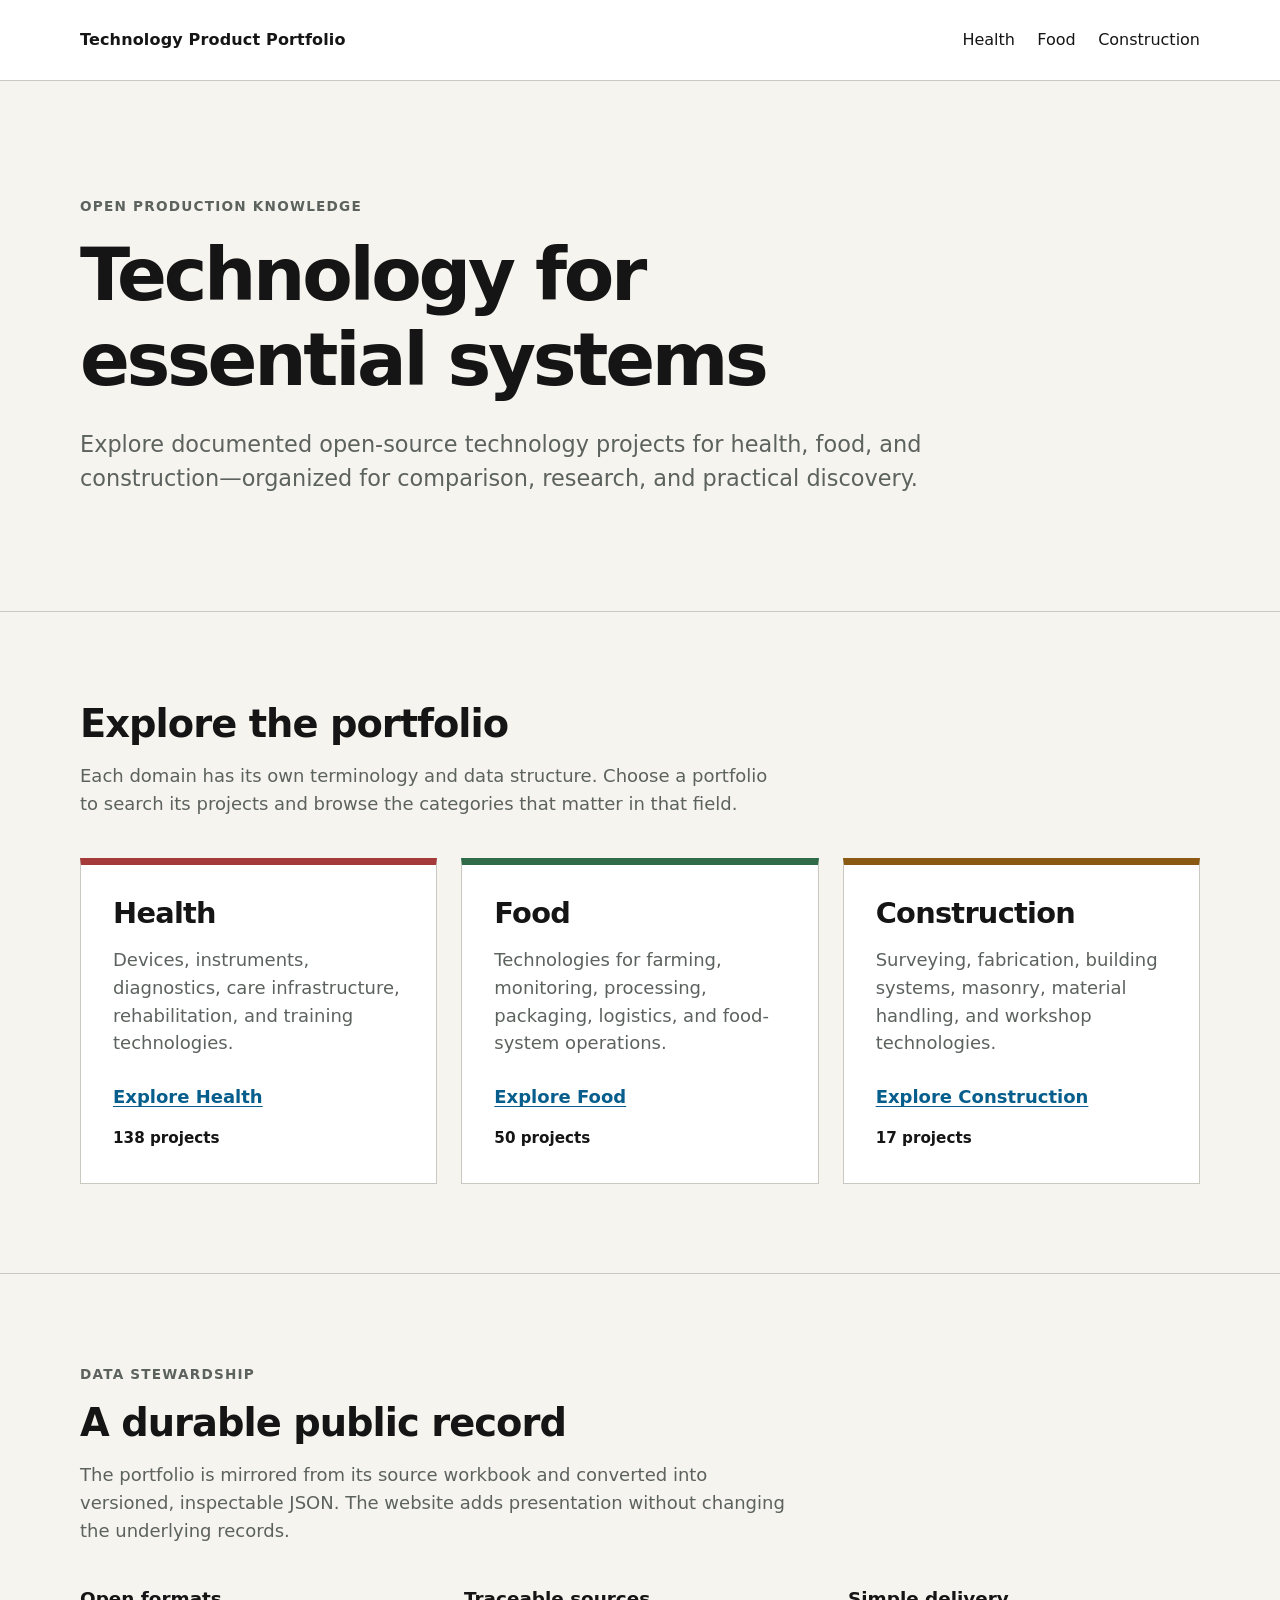
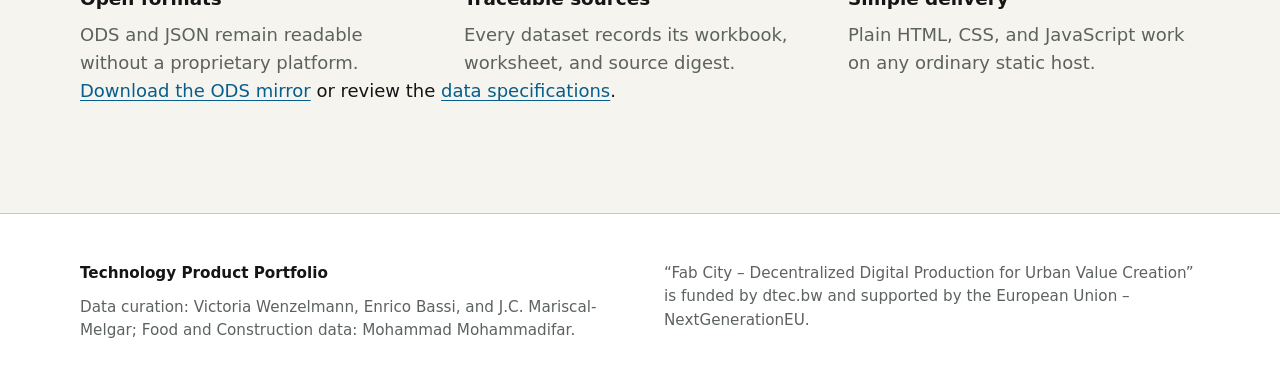
==== index.html @ 2cc58f9b "Credit Food and Construction contributor - Recognize Mohammad Mohammadifar for the Food and Construc" ====
<!doctype html>
<html lang="en">
  <head>
    <meta charset="utf-8">
    <meta name="viewport" content="width=device-width, initial-scale=1">
    <meta name="description" content="An open technology portfolio for health, food, and construction.">
    <meta name="theme-color" content="#f6f4ee">
    <title>Technology Product Portfolio</title>
    <link rel="icon" href="data:,">
    <link rel="stylesheet" href="assets/site.css">
    <script src="assets/site.js" defer></script>
  </head>
  <body data-page="landing">
    <a class="skip-link" href="#main-content">Skip to main content</a>
    <header class="site-header">
      <div class="shell masthead">
        <a class="wordmark" href="index.html">Technology Product Portfolio</a>
        <nav class="primary-nav" aria-label="Primary navigation">
          <ul>
            <li><a href="health.html">Health</a></li>
            <li><a href="food.html">Food</a></li>
            <li><a href="construction.html">Construction</a></li>
          </ul>
        </nav>
      </div>
    </header>

    <main id="main-content">
      <section class="hero">
        <div class="shell">
          <p class="eyebrow">Open production knowledge</p>
          <h1>Technology for essential systems</h1>
          <p class="hero__intro">
            Explore documented open-source technology projects for health, food, and
            construction—organized for comparison, research, and practical discovery.
          </p>
        </div>
      </section>

      <section class="section" aria-labelledby="domains-title">
        <div class="shell">
          <h2 id="domains-title">Explore the portfolio</h2>
          <p class="section__intro">
            Each domain has its own terminology and data structure. Choose a portfolio to
            search its projects and browse the categories that matter in that field.
          </p>
          <div class="domain-grid">
            <article class="domain-card domain-card--health">
              <h2>Health</h2>
              <p>
                Devices, instruments, diagnostics, care infrastructure, rehabilitation,
                and training technologies.
              </p>
              <a class="domain-card__link" href="health.html">Explore Health</a>
              <span class="domain-card__count" data-count-domain="health">Browse the dataset</span>
            </article>

            <article class="domain-card domain-card--food">
              <h2>Food</h2>
              <p>
                Technologies for farming, monitoring, processing, packaging, logistics,
                and food-system operations.
              </p>
              <a class="domain-card__link" href="food.html">Explore Food</a>
              <span class="domain-card__count" data-count-domain="food">Browse the dataset</span>
            </article>

            <article class="domain-card domain-card--construction">
              <h2>Construction</h2>
              <p>
                Surveying, fabrication, building systems, masonry, material handling,
                and workshop technologies.
              </p>
              <a class="domain-card__link" href="construction.html">Explore Construction</a>
              <span class="domain-card__count" data-count-domain="construction">Browse the dataset</span>
            </article>
          </div>
        </div>
      </section>

      <section class="section" aria-labelledby="durability-title">
        <div class="shell">
          <p class="eyebrow">Data stewardship</p>
          <h2 id="durability-title">A durable public record</h2>
          <p class="section__intro">
            The portfolio is mirrored from its source workbook and converted into
            versioned, inspectable JSON. The website adds presentation without changing
            the underlying records.
          </p>
          <ul class="principles">
            <li>
              <strong>Open formats</strong>
              <span>ODS and JSON remain readable without a proprietary platform.</span>
            </li>
            <li>
              <strong>Traceable sources</strong>
              <span>Every dataset records its workbook, worksheet, and source digest.</span>
            </li>
            <li>
              <strong>Simple delivery</strong>
              <span>Plain HTML, CSS, and JavaScript work on any ordinary static host.</span>
            </li>
          </ul>
          <p class="measure">
            <a href="res/var/data/technology-product-portfolio.ods" download>Download the ODS mirror</a>
            or review the <a href="spec/README.md">data specifications</a>.
          </p>
          <noscript>
            <p class="measure">
              JavaScript is not required to download the data:
              <a href="res/var/data/health.json">Health JSON</a>,
              <a href="res/var/data/food.json">Food JSON</a>, and
              <a href="res/var/data/construction.json">Construction JSON</a>.
            </p>
          </noscript>
        </div>
      </section>
    </main>

    <footer class="site-footer">
      <div class="shell footer-layout">
        <div>
          <p><strong>Technology Product Portfolio</strong></p>
          <p class="footer-note">
            Data curation: Victoria Wenzelmann, Enrico Bassi, and J.C. Mariscal-Melgar;
            Food and Construction data: Mohammad Mohammadifar.
          </p>
        </div>
        <p class="footer-note">
          “Fab City – Decentralized Digital Production for Urban Value Creation” is
          funded by dtec.bw and supported by the European Union – NextGenerationEU.
        </p>
      </div>
    </footer>
  </body>
</html>
---- assets/site.css ----
:root {
  --background: #f6f4ee;
  --surface: #ffffff;
  --text: #151515;
  --muted: #5c625e;
  --line: #c9c8c1;
  --primary: #075e8c;
  --focus: #b44a1c;
  --health: #a53a3a;
  --food: #2f6b49;
  --construction: #8a5a13;
  --domain: var(--primary);
  color-scheme: light;
  font-family: ui-sans-serif, system-ui, -apple-system, BlinkMacSystemFont, "Segoe UI", sans-serif;
  font-size: 100%;
}

* {
  box-sizing: border-box;
}

html {
  background: var(--background);
  scroll-behavior: smooth;
}

body {
  min-width: 20rem;
  margin: 0;
  background: var(--background);
  color: var(--text);
  font-size: 1.125rem;
  line-height: 1.55;
  text-rendering: optimizeLegibility;
}

body[data-domain="health"] {
  --domain: var(--health);
}

body[data-domain="food"] {
  --domain: var(--food);
}

body[data-domain="construction"] {
  --domain: var(--construction);
}

a {
  color: var(--primary);
  text-decoration-thickness: 0.08em;
  text-underline-offset: 0.16em;
}

a:hover {
  text-decoration-thickness: 0.14em;
}

button,
input,
select {
  color: inherit;
  font: inherit;
}

:focus-visible {
  outline: 0.2rem solid var(--focus);
  outline-offset: 0.2rem;
}

.skip-link {
  position: absolute;
  z-index: 10;
  top: 0.5rem;
  left: 0.5rem;
  padding: 0.65rem 0.9rem;
  background: var(--surface);
  color: var(--text);
  transform: translateY(-150%);
}

.skip-link:focus {
  transform: translateY(0);
}

.shell {
  width: min(100% - 3rem, 70rem);
  margin-inline: auto;
}

.measure {
  max-width: 68ch;
}

.site-header {
  border-bottom: 1px solid var(--line);
  background: var(--surface);
}

.masthead {
  display: flex;
  min-height: 5rem;
  align-items: center;
  justify-content: space-between;
  gap: 2rem;
}

.wordmark {
  display: inline-flex;
  min-height: 2.75rem;
  align-items: center;
  color: var(--text);
  font-size: 1rem;
  font-weight: 750;
  letter-spacing: 0.01em;
  text-decoration: none;
}

.primary-nav ul {
  display: flex;
  flex-wrap: wrap;
  gap: 0.6rem 1.4rem;
  margin: 0;
  padding: 0;
  list-style: none;
}

.primary-nav a {
  display: inline-flex;
  min-height: 2.75rem;
  align-items: center;
  color: var(--text);
  font-size: 1rem;
  text-decoration: none;
}

.primary-nav a:hover,
.primary-nav a[aria-current="page"] {
  text-decoration: underline;
  text-decoration-color: var(--domain);
  text-decoration-thickness: 0.2rem;
  text-underline-offset: 0.35rem;
}

.hero {
  padding-block: clamp(4rem, 9vw, 7.5rem);
  border-bottom: 1px solid var(--line);
}

.hero--domain {
  border-top: 0.45rem solid var(--domain);
  padding-block: clamp(3.5rem, 7vw, 6rem);
}

.eyebrow {
  margin: 0 0 1rem;
  color: var(--muted);
  font-size: 0.85rem;
  font-weight: 750;
  letter-spacing: 0.09em;
  text-transform: uppercase;
}

h1,
h2,
h3,
h4,
p {
  margin-top: 0;
}

h1,
h2,
h3,
h4 {
  line-height: 1.15;
  text-wrap: balance;
}

h1 {
  max-width: 18ch;
  margin-bottom: 1.5rem;
  font-size: clamp(2.5rem, 6vw, 4.6rem);
  letter-spacing: -0.045em;
}

h2 {
  margin-bottom: 1rem;
  font-size: clamp(1.8rem, 3vw, 2.5rem);
  letter-spacing: -0.025em;
}

h3 {
  font-size: 1.35rem;
}

.hero__intro {
  max-width: 62ch;
  margin-bottom: 0;
  color: var(--muted);
  font-size: clamp(1.15rem, 2vw, 1.4rem);
}

.hero__meta {
  display: flex;
  flex-wrap: wrap;
  gap: 0.75rem 1.5rem;
  margin-top: 2rem;
  font-size: 1rem;
}

.hero__count {
  color: var(--text);
  font-weight: 750;
}

.hero__meta a {
  display: inline-flex;
  min-height: 2.75rem;
  align-items: center;
}

.section {
  padding-block: clamp(3.5rem, 7vw, 6rem);
}

.section + .section {
  border-top: 1px solid var(--line);
}

.section__intro {
  max-width: 62ch;
  margin-bottom: 2.5rem;
  color: var(--muted);
}

.domain-grid {
  display: grid;
  grid-template-columns: repeat(3, minmax(0, 1fr));
  gap: 1.5rem;
}

.domain-card {
  display: flex;
  min-height: 19rem;
  flex-direction: column;
  padding: 2rem;
  border: 1px solid var(--line);
  border-top: 0.45rem solid var(--card-accent);
  background: var(--surface);
}

.domain-card--health {
  --card-accent: var(--health);
}

.domain-card--food {
  --card-accent: var(--food);
}

.domain-card--construction {
  --card-accent: var(--construction);
}

.domain-card h2 {
  font-size: 1.8rem;
}

.domain-card p {
  color: var(--muted);
}

.domain-card__link {
  display: inline-flex;
  min-height: 2.75rem;
  align-items: center;
  margin-top: auto;
  font-weight: 700;
}

.domain-card__count {
  display: block;
  margin-top: 0.5rem;
  color: var(--text);
  font-size: 0.95rem;
  font-weight: 650;
}

.principles {
  display: grid;
  grid-template-columns: repeat(3, minmax(0, 1fr));
  gap: 2rem;
  margin: 2.5rem 0 0;
  padding: 0;
  list-style: none;
}

.principles strong {
  display: block;
  margin-bottom: 0.5rem;
  font-size: 1.15rem;
}

.principles span {
  color: var(--muted);
}

.catalog-header {
  margin-bottom: 2rem;
}

.catalog-controls {
  display: grid;
  grid-template-columns: minmax(15rem, 1fr) minmax(11rem, auto) auto;
  align-items: end;
  gap: 1rem;
  margin-bottom: 3rem;
  padding: 1.5rem;
  border: 1px solid var(--line);
  background: var(--surface);
}

.control {
  display: grid;
  gap: 0.45rem;
}

.control label {
  font-size: 0.95rem;
  font-weight: 700;
}

.control input,
.control select {
  width: 100%;
  min-height: 3rem;
  border: 1px solid var(--muted);
  border-radius: 0;
  background: var(--surface);
  padding: 0.6rem 0.75rem;
}

.button {
  min-height: 3rem;
  border: 2px solid var(--primary);
  border-radius: 0;
  background: transparent;
  color: var(--primary);
  padding: 0.55rem 1rem;
  font-weight: 700;
  cursor: pointer;
}

.button:hover {
  background: var(--primary);
  color: var(--surface);
}

.catalog-layout {
  display: grid;
  grid-template-columns: minmax(14rem, 17rem) minmax(0, 1fr);
  align-items: start;
  gap: clamp(2rem, 5vw, 4rem);
}

.filter-panel {
  border: 0;
}

.filter-panel > summary {
  cursor: pointer;
  font-weight: 750;
}

.filter-groups {
  display: grid;
  gap: 2.5rem;
}

.filter-group {
  margin: 0;
  padding: 0;
  border: 0;
}

.filter-group__title {
  margin-bottom: 0.85rem;
  font-size: 1rem;
  font-weight: 750;
}

.filter-options {
  display: grid;
  gap: 0.55rem;
  margin: 0;
  padding: 0;
  list-style: none;
}

.filter-option {
  display: grid;
  min-height: 2.75rem;
  grid-template-columns: 1.35rem minmax(0, 1fr);
  align-items: center;
  gap: 0.55rem;
}

.filter-option__input {
  width: 1.2rem;
  height: 1.2rem;
  margin: 0;
  accent-color: var(--domain);
}

.filter-option__label {
  font-size: 0.95rem;
  line-height: 1.4;
}

.results-header {
  display: flex;
  min-height: 2.5rem;
  align-items: baseline;
  justify-content: space-between;
  gap: 1rem;
  border-bottom: 1px solid var(--text);
}

.results-header h3 {
  margin-bottom: 0.75rem;
}

.results-count {
  margin: 0;
  color: var(--muted);
  font-size: 0.95rem;
  font-weight: 650;
}

.record {
  border-bottom: 1px solid var(--line);
}

.record[open] {
  background: var(--surface);
}

.record__summary {
  display: grid;
  grid-template-columns: 1.25rem minmax(12rem, 0.8fr) minmax(18rem, 1.2fr);
  gap: 1rem;
  padding: 1.5rem 0;
  cursor: pointer;
  list-style: none;
}

.record[open] > .record__summary {
  padding-inline: 1.25rem;
}

.record__summary::-webkit-details-marker {
  display: none;
}

.record__summary::before {
  color: var(--domain);
  content: "+";
  font-size: 1.4rem;
  font-weight: 750;
  line-height: 1.1;
}

.record[open] > .record__summary::before {
  content: "−";
}

.record__identity,
.record__overview,
.record__name,
.record__producer,
.record__purpose {
  display: block;
  min-width: 0;
}

.record__name,
.record__producer,
.record__purpose,
.filter-option__label,
.tag {
  overflow-wrap: anywhere;
}

.record__name {
  font-size: 1.2rem;
  font-weight: 750;
  line-height: 1.3;
}

.record__producer {
  margin-top: 0.4rem;
  color: var(--muted);
  font-size: 0.9rem;
}

.record__purpose {
  max-width: 60ch;
}

.tag-list {
  display: flex;
  flex-wrap: wrap;
  gap: 0.4rem;
  margin: 0.85rem 0 0;
  padding: 0;
  list-style: none;
}

.tag {
  border: 1px solid var(--line);
  padding: 0.15rem 0.45rem;
  color: var(--muted);
  font-size: 0.78rem;
  line-height: 1.4;
}

.tag--featured {
  border-color: var(--domain);
  color: var(--text);
  font-weight: 750;
}

.record__body {
  padding: 0 2rem 2.25rem 3.5rem;
}

.record__description {
  max-width: 68ch;
  margin-bottom: 2rem;
}

.record__facts {
  display: grid;
  grid-template-columns: minmax(10rem, 13rem) minmax(0, 1fr);
  max-width: 58rem;
  margin: 0;
  border-top: 1px solid var(--line);
}

.record__term,
.record__definition {
  margin: 0;
  padding: 0.65rem 0;
  border-bottom: 1px solid var(--line);
}

.record__term {
  padding-right: 1rem;
  color: var(--muted);
  font-size: 0.9rem;
  font-weight: 700;
}

.record__definition {
  overflow-wrap: anywhere;
}

.record__sources {
  margin-top: 2rem;
}

.record__subheading {
  margin-bottom: 0.5rem;
  font-size: 1rem;
}

.source-list {
  margin: 0;
  padding-left: 1.2rem;
}

.record__source-text {
  max-width: 68ch;
  overflow-wrap: anywhere;
}

.record__provenance {
  margin: 2rem 0 0;
  color: var(--muted);
  font-size: 0.82rem;
}

.empty-state,
.error-state {
  margin: 0;
  padding: 2rem 0;
  border-bottom: 1px solid var(--line);
}

.error-state {
  color: #8f2f2f;
  font-weight: 700;
}

.site-footer {
  border-top: 1px solid var(--line);
  background: var(--surface);
}

.footer-layout {
  display: grid;
  grid-template-columns: minmax(0, 1fr) minmax(15rem, 1fr);
  gap: 3rem;
  padding-block: 3rem;
  font-size: 0.95rem;
}

.footer-layout p {
  max-width: 68ch;
  margin-bottom: 0.65rem;
}

.footer-layout p:last-child {
  margin-bottom: 0;
}

.footer-note {
  color: var(--muted);
}

.visually-hidden {
  position: absolute;
  width: 1px;
  height: 1px;
  padding: 0;
  overflow: hidden;
  clip: rect(0, 0, 0, 0);
  white-space: nowrap;
  border: 0;
}

@media (min-width: 50rem) {
  .filter-panel > summary {
    display: none;
  }
}

@media (max-width: 60rem) {
  .domain-grid,
  .principles {
    grid-template-columns: 1fr;
  }

  .domain-card {
    min-height: 0;
  }

  .record__summary {
    grid-template-columns: 1.25rem minmax(10rem, 0.75fr) minmax(15rem, 1.25fr);
  }
}

@media (max-width: 50rem) {
  .shell {
    width: min(100% - 2rem, 70rem);
  }

  .masthead {
    min-height: 0;
    flex-direction: column;
    align-items: flex-start;
    gap: 1rem;
    padding-block: 1.25rem;
  }

  .catalog-controls,
  .catalog-layout,
  .footer-layout {
    grid-template-columns: 1fr;
  }

  .catalog-controls {
    margin-bottom: 2rem;
  }

  .filter-panel {
    border-block: 1px solid var(--line);
    padding-block: 0.9rem;
  }

  .filter-groups {
    margin-top: 1.5rem;
  }

  .record__summary {
    grid-template-columns: 1.25rem minmax(0, 1fr);
  }

  .record__overview {
    grid-column: 2;
  }

  .record[open] > .record__summary {
    padding-inline: 0.75rem;
  }

  .record__body {
    padding: 0 1rem 2rem 2rem;
  }
}

@media (max-width: 34rem) {
  body {
    font-size: 1rem;
  }

  .primary-nav ul {
    gap-inline: 0.9rem;
  }

  .catalog-controls,
  .domain-card {
    padding: 1.15rem;
  }

  .record__facts {
    grid-template-columns: 1fr;
  }

  .record__term {
    padding-bottom: 0.15rem;
    border-bottom: 0;
  }

  .record__definition {
    padding-top: 0;
  }
}

@media (prefers-reduced-motion: reduce) {
  html {
    scroll-behavior: auto;
  }

  *,
  *::before,
  *::after {
    transition-duration: 0.01ms !important;
    animation-duration: 0.01ms !important;
    animation-iteration-count: 1 !important;
  }
}

@media (forced-colors: active) {
  .domain-card,
  .hero--domain,
  .tag--featured {
    border-color: CanvasText;
  }
}
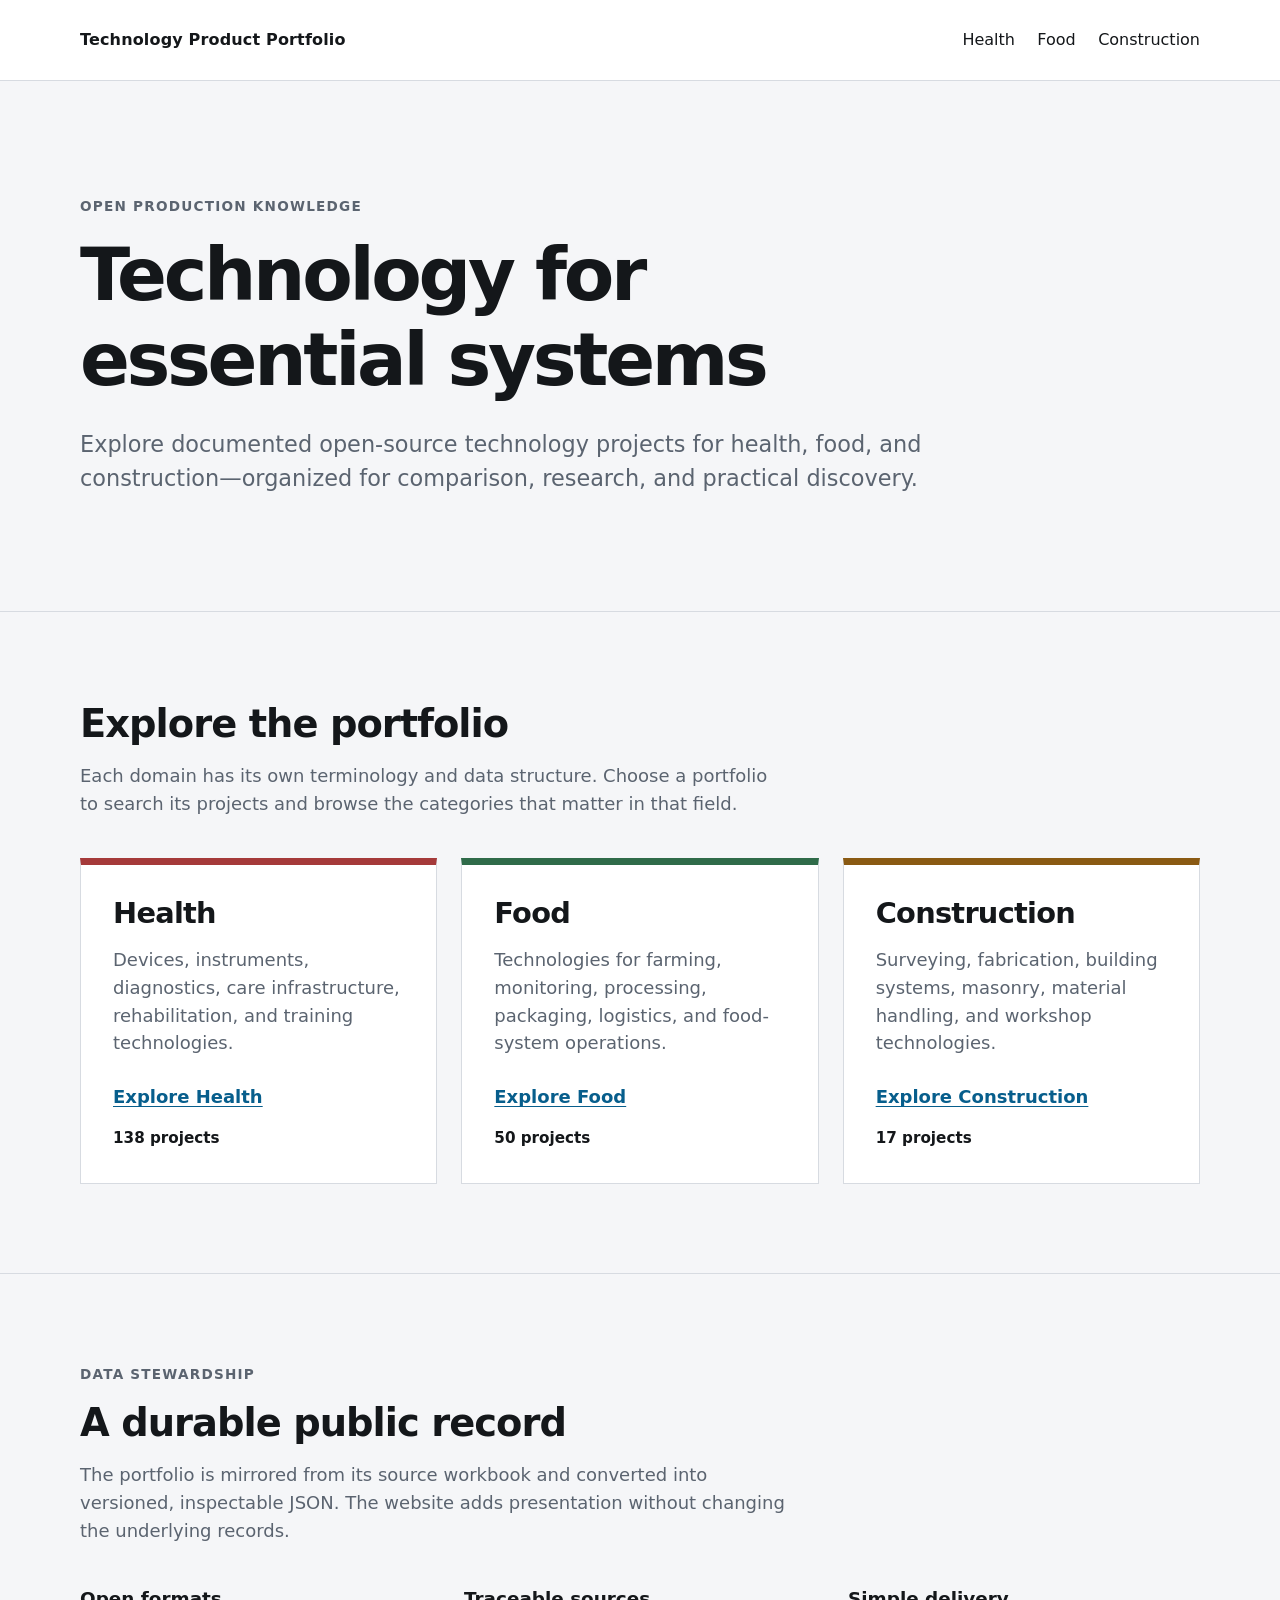
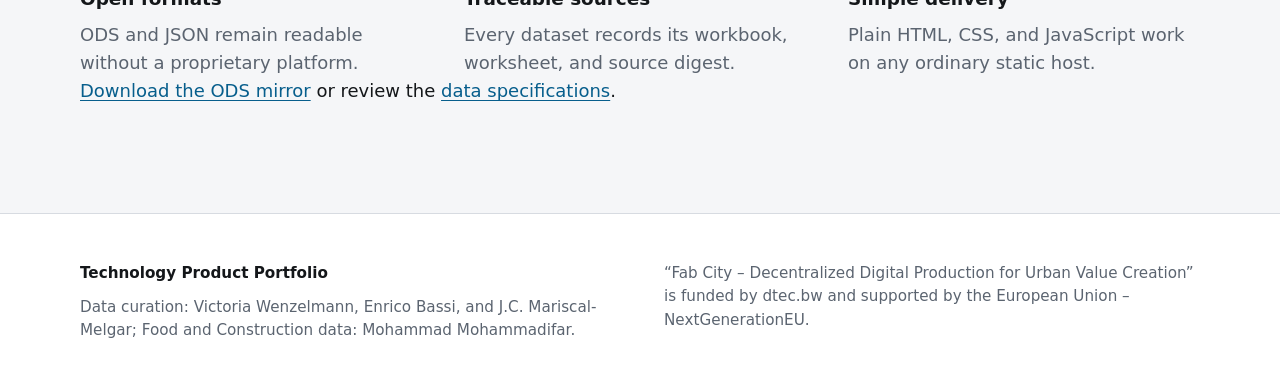
==== commit 52a736fd: "Cool the site palette and add contribution/style guardrails Shift background/text/muted/line colors " ====
--- a/index.html
+++ b/index.html
@@ -4,7 +4,7 @@
     <meta charset="utf-8">
     <meta name="viewport" content="width=device-width, initial-scale=1">
     <meta name="description" content="An open technology portfolio for health, food, and construction.">
-    <meta name="theme-color" content="#f6f4ee">
+    <meta name="theme-color" content="#f5f6f8">
     <title>Technology Product Portfolio</title>
     <link rel="icon" href="data:,">
     <link rel="stylesheet" href="assets/site.css">
--- a/assets/site.css
+++ b/assets/site.css
@@ -1,9 +1,9 @@
 :root {
-  --background: #f6f4ee;
+  --background: #f5f6f8;
   --surface: #ffffff;
-  --text: #151515;
-  --muted: #5c625e;
-  --line: #c9c8c1;
+  --text: #14171a;
+  --muted: #5b6470;
+  --line: #d7dbe1;
   --primary: #075e8c;
   --focus: #b44a1c;
   --health: #a53a3a;
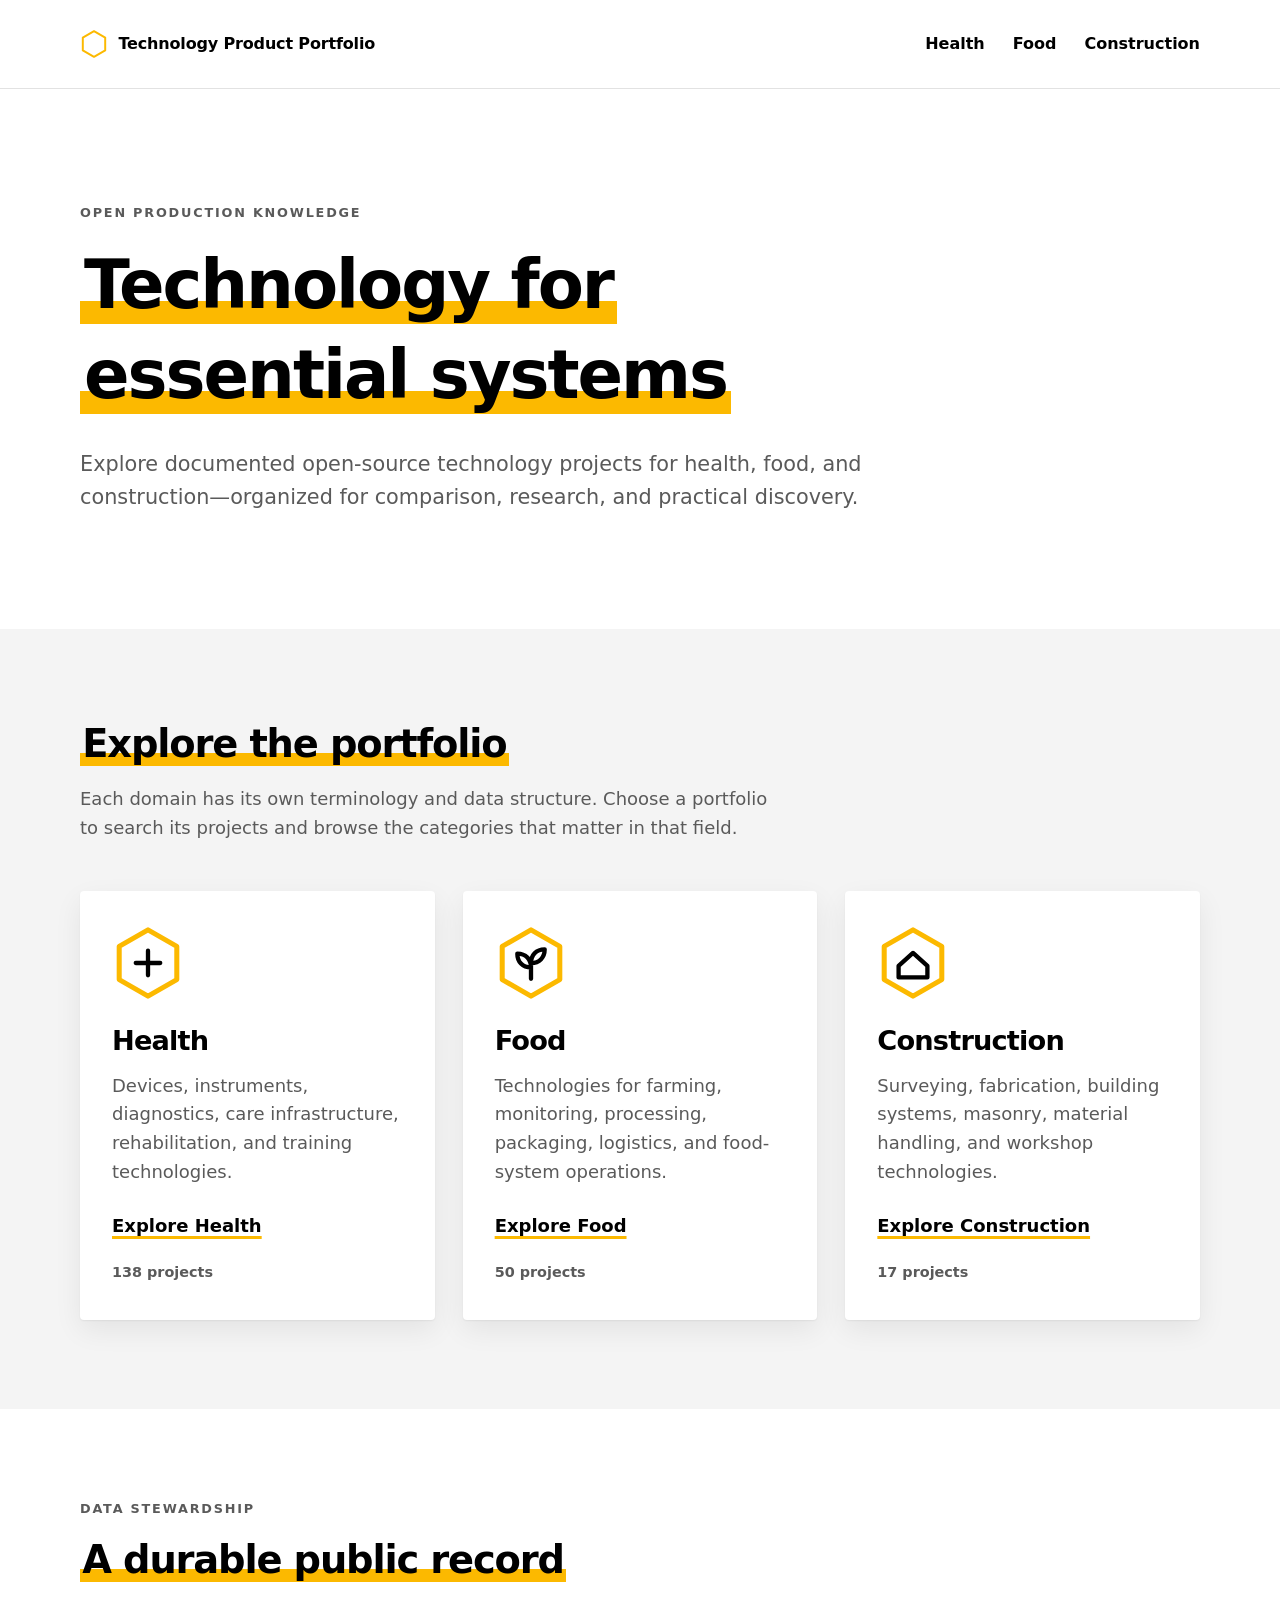
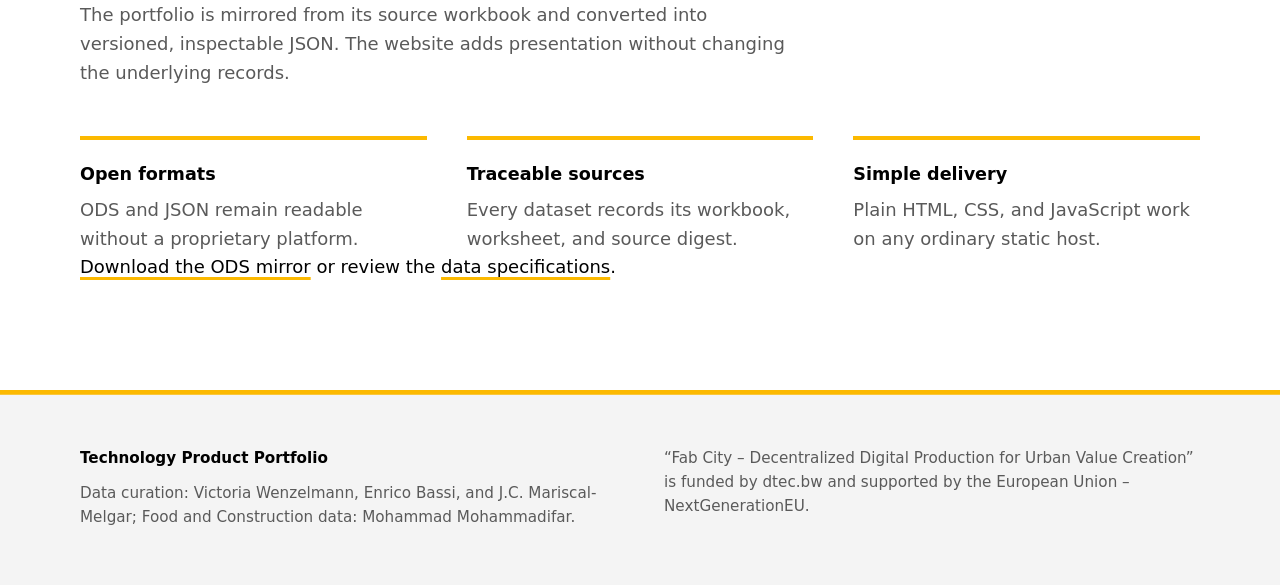
==== commit a8d7a7ba: "Restyle the site in the New Production Institute visual language Adopt the institute's identity: bol" ====
--- a/index.html
+++ b/index.html
@@ -4,9 +4,9 @@
     <meta charset="utf-8">
     <meta name="viewport" content="width=device-width, initial-scale=1">
     <meta name="description" content="An open technology portfolio for health, food, and construction.">
-    <meta name="theme-color" content="#f5f6f8">
+    <meta name="theme-color" content="#ffffff">
     <title>Technology Product Portfolio</title>
-    <link rel="icon" href="data:,">
+    <link rel="icon" href="data:image/svg+xml,%3Csvg xmlns='http://www.w3.org/2000/svg' viewBox='0 0 100 100'%3E%3Cpath d='M50 4 L90 27 L90 73 L50 96 L10 73 L10 27 Z' fill='none' stroke='%23fcb900' stroke-width='12'/%3E%3C/svg%3E">
     <link rel="stylesheet" href="assets/site.css">
     <script src="assets/site.js" defer></script>
   </head>
@@ -14,7 +14,12 @@
     <a class="skip-link" href="#main-content">Skip to main content</a>
     <header class="site-header">
       <div class="shell masthead">
-        <a class="wordmark" href="index.html">Technology Product Portfolio</a>
+        <a class="wordmark" href="index.html">
+          <svg class="hex hex-mark" viewBox="0 0 100 100" aria-hidden="true" focusable="false">
+            <path class="hex__ring" d="M50 4 L90 27 L90 73 L50 96 L10 73 L10 27 Z"/>
+          </svg>
+          <span class="wordmark__text">Technology Product Portfolio</span>
+        </a>
         <nav class="primary-nav" aria-label="Primary navigation">
           <ul>
             <li><a href="health.html">Health</a></li>
@@ -29,7 +34,7 @@
       <section class="hero">
         <div class="shell">
           <p class="eyebrow">Open production knowledge</p>
-          <h1>Technology for essential systems</h1>
+          <h1><span class="mark">Technology for essential systems</span></h1>
           <p class="hero__intro">
             Explore documented open-source technology projects for health, food, and
             construction—organized for comparison, research, and practical discovery.
@@ -39,13 +44,17 @@
 
       <section class="section" aria-labelledby="domains-title">
         <div class="shell">
-          <h2 id="domains-title">Explore the portfolio</h2>
+          <h2 id="domains-title"><span class="mark">Explore the portfolio</span></h2>
           <p class="section__intro">
             Each domain has its own terminology and data structure. Choose a portfolio to
             search its projects and browse the categories that matter in that field.
           </p>
           <div class="domain-grid">
             <article class="domain-card domain-card--health">
+              <svg class="hex hex-badge" viewBox="0 0 100 100" aria-hidden="true" focusable="false">
+                <path class="hex__ring" d="M50 4 L90 27 L90 73 L50 96 L10 73 L10 27 Z"/>
+                <path class="hex__glyph" d="M50 33 V67 M33 50 H67"/>
+              </svg>
               <h2>Health</h2>
               <p>
                 Devices, instruments, diagnostics, care infrastructure, rehabilitation,
@@ -56,6 +65,10 @@
             </article>
 
             <article class="domain-card domain-card--food">
+              <svg class="hex hex-badge" viewBox="0 0 100 100" aria-hidden="true" focusable="false">
+                <path class="hex__ring" d="M50 4 L90 27 L90 73 L50 96 L10 73 L10 27 Z"/>
+                <path class="hex__glyph" d="M50 72 V44 M50 56 C38 56 31 48 31 37 C43 37 50 45 50 56 Z M50 50 C62 50 69 42 69 31 C57 31 50 39 50 50 Z"/>
+              </svg>
               <h2>Food</h2>
               <p>
                 Technologies for farming, monitoring, processing, packaging, logistics,
@@ -66,6 +79,10 @@
             </article>
 
             <article class="domain-card domain-card--construction">
+              <svg class="hex hex-badge" viewBox="0 0 100 100" aria-hidden="true" focusable="false">
+                <path class="hex__ring" d="M50 4 L90 27 L90 73 L50 96 L10 73 L10 27 Z"/>
+                <path class="hex__glyph" d="M30 54 L50 36 L70 54 V70 H30 Z"/>
+              </svg>
               <h2>Construction</h2>
               <p>
                 Surveying, fabrication, building systems, masonry, material handling,
@@ -81,7 +98,7 @@
       <section class="section" aria-labelledby="durability-title">
         <div class="shell">
           <p class="eyebrow">Data stewardship</p>
-          <h2 id="durability-title">A durable public record</h2>
+          <h2 id="durability-title"><span class="mark">A durable public record</span></h2>
           <p class="section__intro">
             The portfolio is mirrored from its source workbook and converted into
             versioned, inspectable JSON. The website adds presentation without changing
--- a/assets/site.css
+++ b/assets/site.css
@@ -1,17 +1,55 @@
+/* ==========================================================================
+   Technology Product Portfolio
+   Visual language after the New Production Institute: bold black Poppins,
+   a single amber accent used as a highlight bar, and the hexagon mark.
+
+   Amber (#fcb900) reaches only 1.75:1 against white, so it is never used as
+   text or link colour. It carries meaning as a filled bar behind black text
+   (12:1) or as a thick underline, always paired with a non-colour cue.
+   ========================================================================== */
+
+/* Poppins is loaded from a self-hosted copy for data-protection reasons.
+   Drop poppins-400/600/700.woff2 into assets/fonts/ to complete the look;
+   until then the geometric fallbacks below are used automatically. */
+@font-face {
+  font-family: "Poppins";
+  font-style: normal;
+  font-weight: 400;
+  font-display: swap;
+  src: local("Poppins Regular"), local("Poppins"), url("fonts/poppins-400.woff2") format("woff2");
+}
+
+@font-face {
+  font-family: "Poppins";
+  font-style: normal;
+  font-weight: 600;
+  font-display: swap;
+  src: local("Poppins SemiBold"), url("fonts/poppins-600.woff2") format("woff2");
+}
+
+@font-face {
+  font-family: "Poppins";
+  font-style: normal;
+  font-weight: 700;
+  font-display: swap;
+  src: local("Poppins Bold"), url("fonts/poppins-700.woff2") format("woff2");
+}
+
 :root {
-  --background: #f5f6f8;
+  --background: #ffffff;
   --surface: #ffffff;
-  --text: #14171a;
-  --muted: #5b6470;
-  --line: #d7dbe1;
-  --primary: #075e8c;
-  --focus: #b44a1c;
-  --health: #a53a3a;
-  --food: #2f6b49;
-  --construction: #8a5a13;
-  --domain: var(--primary);
+  --band: #f4f4f4;
+  --band-strong: #eaeaea;
+  --text: #000000;
+  --muted: #5a5a5a;
+  --line: #e2e2e2;
+  --accent: #fcb900;
+  --accent-deep: #e0a300;
+  --radius: 0.25rem;
+  --bar: 0.34em;
   color-scheme: light;
-  font-family: ui-sans-serif, system-ui, -apple-system, BlinkMacSystemFont, "Segoe UI", sans-serif;
+  font-family: "Poppins", "Century Gothic", ui-sans-serif, system-ui, -apple-system,
+    "Segoe UI", sans-serif;
   font-size: 100%;
 }
 
@@ -30,30 +68,26 @@
   background: var(--background);
   color: var(--text);
   font-size: 1.125rem;
-  line-height: 1.55;
+  line-height: 1.6;
   text-rendering: optimizeLegibility;
 }
 
-body[data-domain="health"] {
-  --domain: var(--health);
-}
-
-body[data-domain="food"] {
-  --domain: var(--food);
-}
-
-body[data-domain="construction"] {
-  --domain: var(--construction);
+/* The three domains no longer differ by hue. They share the institute accent
+   and are told apart by their hexagon glyph and their label. */
+body[data-domain] {
+  --domain: var(--accent);
 }
 
 a {
-  color: var(--primary);
-  text-decoration-thickness: 0.08em;
-  text-underline-offset: 0.16em;
+  color: var(--text);
+  text-decoration-color: var(--accent);
+  text-decoration-thickness: 0.16em;
+  text-underline-offset: 0.22em;
 }
 
 a:hover {
-  text-decoration-thickness: 0.14em;
+  background: var(--accent);
+  text-decoration-thickness: 0.22em;
 }
 
 button,
@@ -64,7 +98,7 @@
 }
 
 :focus-visible {
-  outline: 0.2rem solid var(--focus);
+  outline: 0.2rem solid var(--text);
   outline-offset: 0.2rem;
 }
 
@@ -74,8 +108,11 @@
   top: 0.5rem;
   left: 0.5rem;
   padding: 0.65rem 0.9rem;
-  background: var(--surface);
+  border-radius: var(--radius);
+  background: var(--accent);
   color: var(--text);
+  font-weight: 600;
+  text-decoration: none;
   transform: translateY(-150%);
 }
 
@@ -92,14 +129,62 @@
   max-width: 68ch;
 }
 
+/* --------------------------------------------------------------------------
+   Brand marks: the amber highlight bar and the hexagon
+   -------------------------------------------------------------------------- */
+
+.mark {
+  padding-inline: 0.06em;
+  background-image: linear-gradient(to top, var(--accent) var(--bar), transparent var(--bar));
+  -webkit-box-decoration-break: clone;
+  box-decoration-break: clone;
+}
+
+.hex {
+  display: block;
+  width: 100%;
+  height: 100%;
+}
+
+.hex__ring {
+  fill: none;
+  stroke: var(--accent);
+  stroke-width: 7;
+  stroke-linejoin: round;
+}
+
+.hex__glyph {
+  fill: none;
+  stroke: var(--text);
+  stroke-width: 6;
+  stroke-linecap: round;
+  stroke-linejoin: round;
+}
+
+.hex-badge {
+  width: 4.5rem;
+  height: 4.5rem;
+  flex: none;
+}
+
+.hex-mark {
+  width: 1.75rem;
+  height: 1.75rem;
+  flex: none;
+}
+
+/* --------------------------------------------------------------------------
+   Header
+   -------------------------------------------------------------------------- */
+
 .site-header {
-  border-bottom: 1px solid var(--line);
   background: var(--surface);
+  box-shadow: 0 1px 0 var(--line);
 }
 
 .masthead {
   display: flex;
-  min-height: 5rem;
+  min-height: 5.5rem;
   align-items: center;
   justify-content: space-between;
   gap: 2rem;
@@ -109,17 +194,27 @@
   display: inline-flex;
   min-height: 2.75rem;
   align-items: center;
+  gap: 0.65rem;
   color: var(--text);
   font-size: 1rem;
-  font-weight: 750;
-  letter-spacing: 0.01em;
+  font-weight: 700;
+  letter-spacing: -0.01em;
+  line-height: 1.2;
   text-decoration: none;
+}
+
+.wordmark:hover {
+  background: transparent;
+}
+
+.wordmark:hover .wordmark__text {
+  background: var(--accent);
 }
 
 .primary-nav ul {
   display: flex;
   flex-wrap: wrap;
-  gap: 0.6rem 1.4rem;
+  gap: 0.4rem 1.75rem;
   margin: 0;
   padding: 0;
   list-style: none;
@@ -131,34 +226,49 @@
   align-items: center;
   color: var(--text);
   font-size: 1rem;
+  font-weight: 600;
   text-decoration: none;
 }
 
-.primary-nav a:hover,
+.primary-nav a:hover {
+  background: transparent;
+  box-shadow: inset 0 -0.55rem 0 var(--accent);
+}
+
 .primary-nav a[aria-current="page"] {
-  text-decoration: underline;
-  text-decoration-color: var(--domain);
-  text-decoration-thickness: 0.2rem;
-  text-underline-offset: 0.35rem;
-}
+  box-shadow: inset 0 -0.55rem 0 var(--accent);
+}
+
+/* --------------------------------------------------------------------------
+   Hero
+   -------------------------------------------------------------------------- */
 
 .hero {
   padding-block: clamp(4rem, 9vw, 7.5rem);
-  border-bottom: 1px solid var(--line);
 }
 
 .hero--domain {
-  border-top: 0.45rem solid var(--domain);
   padding-block: clamp(3.5rem, 7vw, 6rem);
+}
+
+.hero__brand {
+  display: flex;
+  align-items: center;
+  gap: 1.25rem;
+  margin-bottom: 1.75rem;
 }
 
 .eyebrow {
   margin: 0 0 1rem;
   color: var(--muted);
-  font-size: 0.85rem;
-  font-weight: 750;
-  letter-spacing: 0.09em;
+  font-size: 0.8rem;
+  font-weight: 600;
+  letter-spacing: 0.14em;
   text-transform: uppercase;
+}
+
+.hero__brand .eyebrow {
+  margin-bottom: 0;
 }
 
 h1,
@@ -173,97 +283,105 @@
 h2,
 h3,
 h4 {
-  line-height: 1.15;
+  font-weight: 700;
+  letter-spacing: -0.03em;
+  line-height: 1.18;
   text-wrap: balance;
 }
 
 h1 {
-  max-width: 18ch;
-  margin-bottom: 1.5rem;
-  font-size: clamp(2.5rem, 6vw, 4.6rem);
-  letter-spacing: -0.045em;
+  max-width: 20ch;
+  margin-bottom: 1.75rem;
+  font-size: clamp(2.4rem, 5.4vw, 4.2rem);
+  line-height: 1.34;
 }
 
 h2 {
   margin-bottom: 1rem;
-  font-size: clamp(1.8rem, 3vw, 2.5rem);
-  letter-spacing: -0.025em;
+  font-size: clamp(1.7rem, 3vw, 2.4rem);
+  line-height: 1.3;
 }
 
 h3 {
-  font-size: 1.35rem;
+  font-size: 1.3rem;
 }
 
 .hero__intro {
   max-width: 62ch;
   margin-bottom: 0;
   color: var(--muted);
-  font-size: clamp(1.15rem, 2vw, 1.4rem);
+  font-size: clamp(1.1rem, 1.8vw, 1.3rem);
 }
 
 .hero__meta {
   display: flex;
   flex-wrap: wrap;
-  gap: 0.75rem 1.5rem;
-  margin-top: 2rem;
+  align-items: center;
+  gap: 0.75rem 1.75rem;
+  margin-top: 2.25rem;
   font-size: 1rem;
 }
 
 .hero__count {
+  padding-inline: 0.4em;
+  background: var(--accent);
+  border-radius: var(--radius);
   color: var(--text);
-  font-weight: 750;
+  font-weight: 700;
 }
 
 .hero__meta a {
   display: inline-flex;
   min-height: 2.75rem;
   align-items: center;
-}
+  font-weight: 600;
+}
+
+/* --------------------------------------------------------------------------
+   Sections
+   -------------------------------------------------------------------------- */
 
 .section {
   padding-block: clamp(3.5rem, 7vw, 6rem);
 }
 
-.section + .section {
-  border-top: 1px solid var(--line);
+body[data-page="landing"] main > section:nth-of-type(even) {
+  background: var(--band);
 }
 
 .section__intro {
   max-width: 62ch;
-  margin-bottom: 2.5rem;
-  color: var(--muted);
-}
+  margin-bottom: 3rem;
+  color: var(--muted);
+}
+
+/* --------------------------------------------------------------------------
+   Domain cards
+   -------------------------------------------------------------------------- */
 
 .domain-grid {
   display: grid;
   grid-template-columns: repeat(3, minmax(0, 1fr));
-  gap: 1.5rem;
+  gap: 1.75rem;
 }
 
 .domain-card {
   display: flex;
-  min-height: 19rem;
+  min-height: 20rem;
   flex-direction: column;
-  padding: 2rem;
-  border: 1px solid var(--line);
-  border-top: 0.45rem solid var(--card-accent);
+  padding: 2.25rem 2rem;
+  border-radius: var(--radius);
   background: var(--surface);
-}
-
-.domain-card--health {
-  --card-accent: var(--health);
-}
-
-.domain-card--food {
-  --card-accent: var(--food);
-}
-
-.domain-card--construction {
-  --card-accent: var(--construction);
+  box-shadow: 0 1px 2px rgb(0 0 0 / 6%), 0 10px 28px rgb(0 0 0 / 7%);
+}
+
+.domain-card .hex-badge {
+  margin-bottom: 1.5rem;
 }
 
 .domain-card h2 {
-  font-size: 1.8rem;
+  margin-bottom: 0.85rem;
+  font-size: 1.7rem;
 }
 
 .domain-card p {
@@ -274,87 +392,111 @@
   display: inline-flex;
   min-height: 2.75rem;
   align-items: center;
+  align-self: flex-start;
   margin-top: auto;
   font-weight: 700;
 }
 
 .domain-card__count {
   display: block;
-  margin-top: 0.5rem;
-  color: var(--text);
-  font-size: 0.95rem;
-  font-weight: 650;
-}
+  margin-top: 0.75rem;
+  color: var(--muted);
+  font-size: 0.9rem;
+  font-weight: 600;
+}
+
+/* --------------------------------------------------------------------------
+   Principles
+   -------------------------------------------------------------------------- */
 
 .principles {
   display: grid;
   grid-template-columns: repeat(3, minmax(0, 1fr));
-  gap: 2rem;
-  margin: 2.5rem 0 0;
+  gap: 2.5rem;
+  margin: 3rem 0 0;
   padding: 0;
   list-style: none;
+}
+
+.principles li {
+  padding-top: 1.25rem;
+  border-top: 0.3rem solid var(--accent);
 }
 
 .principles strong {
   display: block;
   margin-bottom: 0.5rem;
-  font-size: 1.15rem;
+  font-size: 1.1rem;
+  font-weight: 700;
 }
 
 .principles span {
   color: var(--muted);
 }
 
+/* --------------------------------------------------------------------------
+   Catalog controls
+   -------------------------------------------------------------------------- */
+
 .catalog-header {
-  margin-bottom: 2rem;
+  margin-bottom: 2.25rem;
 }
 
 .catalog-controls {
   display: grid;
   grid-template-columns: minmax(15rem, 1fr) minmax(11rem, auto) auto;
   align-items: end;
-  gap: 1rem;
+  gap: 1.25rem;
   margin-bottom: 3rem;
-  padding: 1.5rem;
-  border: 1px solid var(--line);
-  background: var(--surface);
+  padding: 1.75rem;
+  border-radius: var(--radius);
+  background: var(--band);
 }
 
 .control {
   display: grid;
-  gap: 0.45rem;
+  gap: 0.5rem;
 }
 
 .control label {
-  font-size: 0.95rem;
-  font-weight: 700;
+  font-size: 0.9rem;
+  font-weight: 600;
 }
 
 .control input,
 .control select {
   width: 100%;
   min-height: 3rem;
-  border: 1px solid var(--muted);
-  border-radius: 0;
+  padding: 0.6rem 0.8rem;
+  border: 0.125rem solid var(--text);
+  border-radius: var(--radius);
   background: var(--surface);
-  padding: 0.6rem 0.75rem;
+}
+
+.control input:hover,
+.control select:hover {
+  border-color: var(--accent-deep);
 }
 
 .button {
   min-height: 3rem;
-  border: 2px solid var(--primary);
-  border-radius: 0;
-  background: transparent;
-  color: var(--primary);
-  padding: 0.55rem 1rem;
-  font-weight: 700;
+  padding: 0.55rem 1.5rem;
+  border: 0;
+  border-radius: var(--radius);
+  background: var(--text);
+  color: var(--surface);
   cursor: pointer;
+  font-weight: 700;
 }
 
 .button:hover {
-  background: var(--primary);
-  color: var(--surface);
-}
+  background: var(--accent);
+  color: var(--text);
+}
+
+/* --------------------------------------------------------------------------
+   Filters
+   -------------------------------------------------------------------------- */
 
 .catalog-layout {
   display: grid;
@@ -369,7 +511,7 @@
 
 .filter-panel > summary {
   cursor: pointer;
-  font-weight: 750;
+  font-weight: 700;
 }
 
 .filter-groups {
@@ -384,14 +526,16 @@
 }
 
 .filter-group__title {
-  margin-bottom: 0.85rem;
-  font-size: 1rem;
-  font-weight: 750;
+  margin-bottom: 1rem;
+  padding-bottom: 0.6rem;
+  border-bottom: 0.25rem solid var(--accent);
+  font-size: 0.95rem;
+  font-weight: 700;
 }
 
 .filter-options {
   display: grid;
-  gap: 0.55rem;
+  gap: 0.5rem;
   margin: 0;
   padding: 0;
   list-style: none;
@@ -402,20 +546,24 @@
   min-height: 2.75rem;
   grid-template-columns: 1.35rem minmax(0, 1fr);
   align-items: center;
-  gap: 0.55rem;
+  gap: 0.6rem;
 }
 
 .filter-option__input {
   width: 1.2rem;
   height: 1.2rem;
   margin: 0;
-  accent-color: var(--domain);
+  accent-color: var(--text);
 }
 
 .filter-option__label {
   font-size: 0.95rem;
-  line-height: 1.4;
-}
+  line-height: 1.45;
+}
+
+/* --------------------------------------------------------------------------
+   Results and records
+   -------------------------------------------------------------------------- */
 
 .results-header {
   display: flex;
@@ -423,7 +571,7 @@
   align-items: baseline;
   justify-content: space-between;
   gap: 1rem;
-  border-bottom: 1px solid var(--text);
+  border-bottom: 0.25rem solid var(--text);
 }
 
 .results-header h3 {
@@ -433,8 +581,8 @@
 .results-count {
   margin: 0;
   color: var(--muted);
-  font-size: 0.95rem;
-  font-weight: 650;
+  font-size: 0.9rem;
+  font-weight: 600;
 }
 
 .record {
@@ -442,7 +590,9 @@
 }
 
 .record[open] {
-  background: var(--surface);
+  border-radius: 0 var(--radius) var(--radius) 0;
+  background: var(--band);
+  box-shadow: inset 0.35rem 0 0 var(--accent);
 }
 
 .record__summary {
@@ -463,10 +613,10 @@
 }
 
 .record__summary::before {
-  color: var(--domain);
+  color: var(--text);
   content: "+";
   font-size: 1.4rem;
-  font-weight: 750;
+  font-weight: 700;
   line-height: 1.1;
 }
 
@@ -492,9 +642,10 @@
 }
 
 .record__name {
-  font-size: 1.2rem;
-  font-weight: 750;
-  line-height: 1.3;
+  font-size: 1.15rem;
+  font-weight: 700;
+  letter-spacing: -0.015em;
+  line-height: 1.35;
 }
 
 .record__producer {
@@ -505,29 +656,37 @@
 
 .record__purpose {
   max-width: 60ch;
+  color: var(--muted);
 }
 
 .tag-list {
   display: flex;
   flex-wrap: wrap;
   gap: 0.4rem;
-  margin: 0.85rem 0 0;
+  margin: 0.9rem 0 0;
   padding: 0;
   list-style: none;
 }
 
 .tag {
-  border: 1px solid var(--line);
-  padding: 0.15rem 0.45rem;
+  padding: 0.2rem 0.55rem;
+  border-radius: var(--radius);
+  background: var(--band-strong);
   color: var(--muted);
   font-size: 0.78rem;
-  line-height: 1.4;
-}
-
+  line-height: 1.45;
+}
+
+.record[open] .tag {
+  background: var(--surface);
+}
+
+/* "Featured" keeps its word as well as its amber fill, so the meaning never
+   rests on colour alone. */
 .tag--featured {
-  border-color: var(--domain);
+  background: var(--accent);
   color: var(--text);
-  font-weight: 750;
+  font-weight: 700;
 }
 
 .record__body {
@@ -550,7 +709,7 @@
 .record__term,
 .record__definition {
   margin: 0;
-  padding: 0.65rem 0;
+  padding: 0.7rem 0;
   border-bottom: 1px solid var(--line);
 }
 
@@ -558,7 +717,7 @@
   padding-right: 1rem;
   color: var(--muted);
   font-size: 0.9rem;
-  font-weight: 700;
+  font-weight: 600;
 }
 
 .record__definition {
@@ -570,7 +729,7 @@
 }
 
 .record__subheading {
-  margin-bottom: 0.5rem;
+  margin-bottom: 0.6rem;
   font-size: 1rem;
 }
 
@@ -598,20 +757,27 @@
 }
 
 .error-state {
-  color: #8f2f2f;
-  font-weight: 700;
-}
+  padding-left: 1rem;
+  border-bottom: 0;
+  box-shadow: inset 0.35rem 0 0 #b3261e;
+  color: #b3261e;
+  font-weight: 700;
+}
+
+/* --------------------------------------------------------------------------
+   Footer
+   -------------------------------------------------------------------------- */
 
 .site-footer {
-  border-top: 1px solid var(--line);
-  background: var(--surface);
+  background: var(--band);
+  box-shadow: inset 0 0.3rem 0 var(--accent);
 }
 
 .footer-layout {
   display: grid;
   grid-template-columns: minmax(0, 1fr) minmax(15rem, 1fr);
   gap: 3rem;
-  padding-block: 3rem;
+  padding-block: 3.5rem;
   font-size: 0.95rem;
 }
 
@@ -639,6 +805,10 @@
   border: 0;
 }
 
+/* --------------------------------------------------------------------------
+   Responsive
+   -------------------------------------------------------------------------- */
+
 @media (min-width: 50rem) {
   .filter-panel > summary {
     display: none;
@@ -684,8 +854,8 @@
   }
 
   .filter-panel {
+    padding-block: 0.9rem;
     border-block: 1px solid var(--line);
-    padding-block: 0.9rem;
   }
 
   .filter-groups {
@@ -714,13 +884,14 @@
     font-size: 1rem;
   }
 
-  .primary-nav ul {
-    gap-inline: 0.9rem;
+  .hex-badge {
+    width: 3.5rem;
+    height: 3.5rem;
   }
 
   .catalog-controls,
   .domain-card {
-    padding: 1.15rem;
+    padding: 1.25rem;
   }
 
   .record__facts {
@@ -753,8 +924,12 @@
 
 @media (forced-colors: active) {
   .domain-card,
-  .hero--domain,
-  .tag--featured {
-    border-color: CanvasText;
-  }
-}
+  .record[open] {
+    border: 1px solid CanvasText;
+  }
+
+  .hex__ring,
+  .hex__glyph {
+    stroke: CanvasText;
+  }
+}
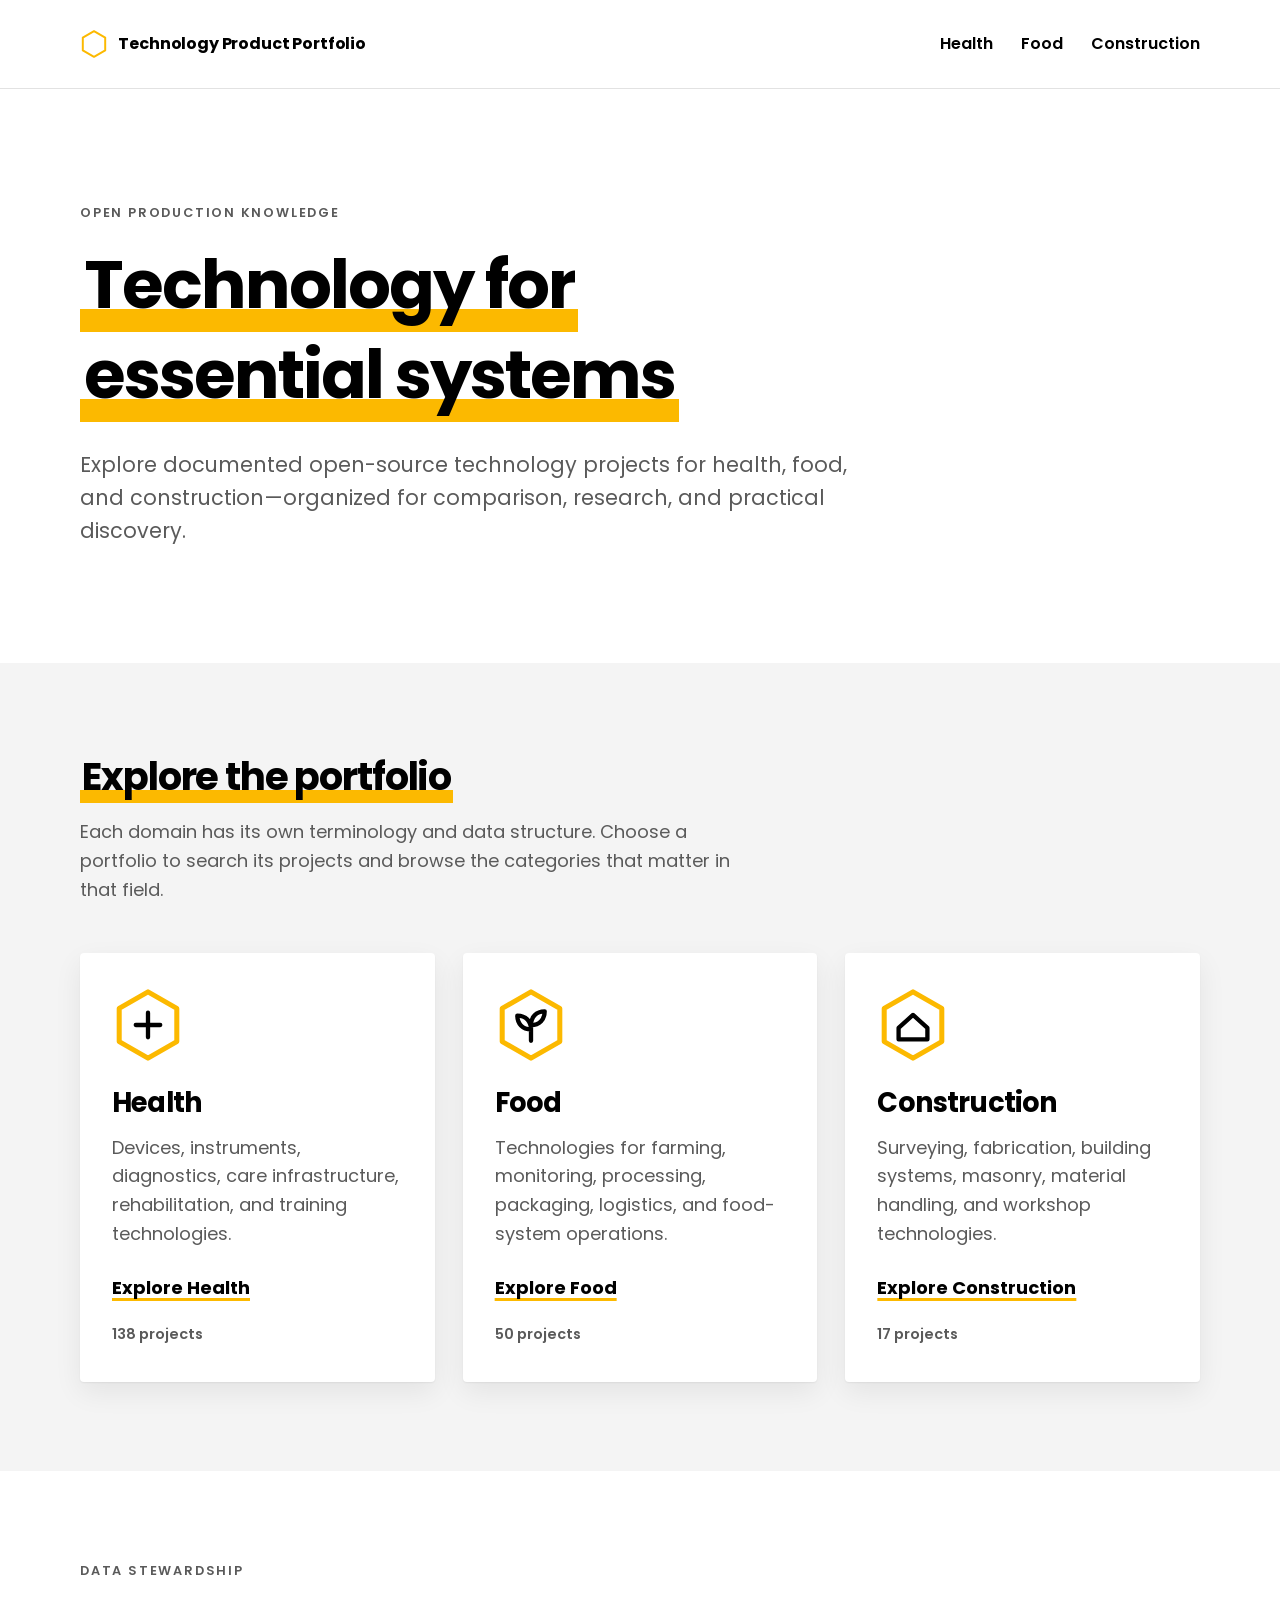
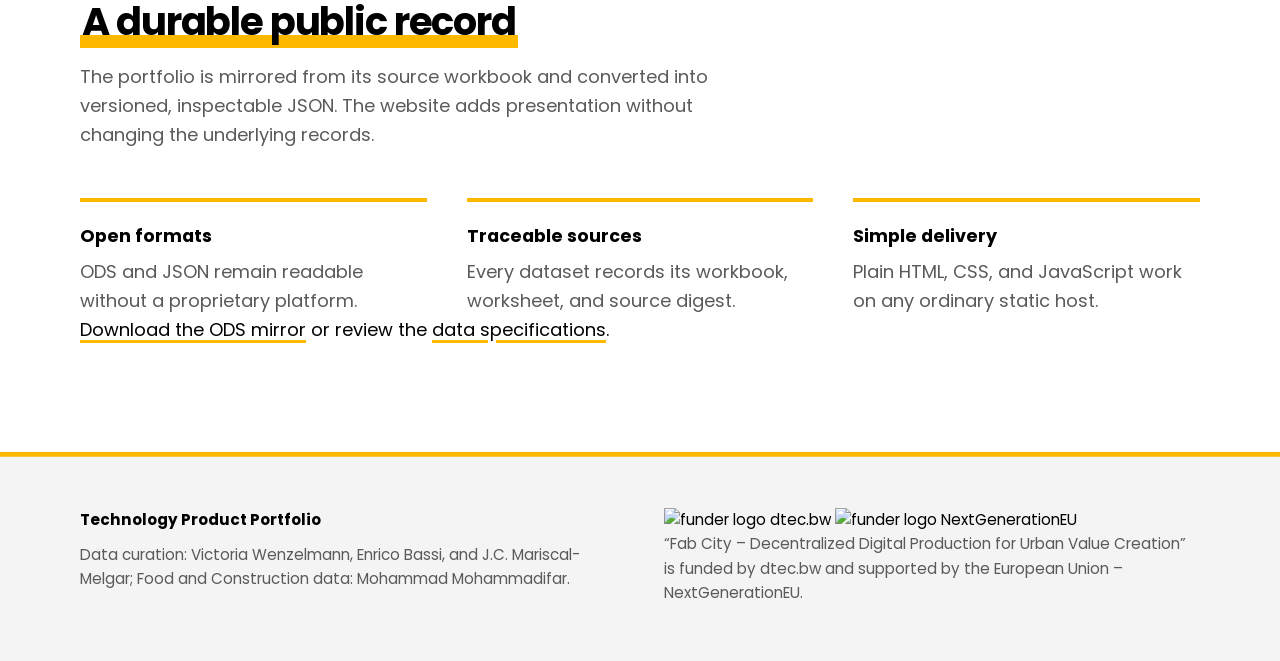
==== commit 7c480baf: "Add funder logos to footer Added dtec.bw and NextGenerationEU logos to footer" ====
--- a/index.html
+++ b/index.html
@@ -141,13 +141,17 @@
           <p class="footer-note">
             Data curation: Victoria Wenzelmann, Enrico Bassi, and J.C. Mariscal-Melgar;
             Food and Construction data: Mohammad Mohammadifar.
-          </p>
-        </div>
-        <p class="footer-note">
-          “Fab City – Decentralized Digital Production for Urban Value Creation” is
-          funded by dtec.bw and supported by the European Union – NextGenerationEU.
-        </p>
-      </div>
-    </footer>
+         </p>
+    </div>
+    <div class="footer-funding">
+      <img src="assets/dtec-logo.svg" alt="funder logo dtec.bw" height="48">
+      <img src="assets/eu-logo.svg" alt="funder logo NextGenerationEU" height="48">
+      <p class="footer-note">
+        “Fab City – Decentralized Digital Production for Urban Value Creation” is
+        funded by dtec.bw and supported by the European Union – NextGenerationEU.
+      </p>
+    </div>
+  </div>
+</footer>
   </body>
 </html>
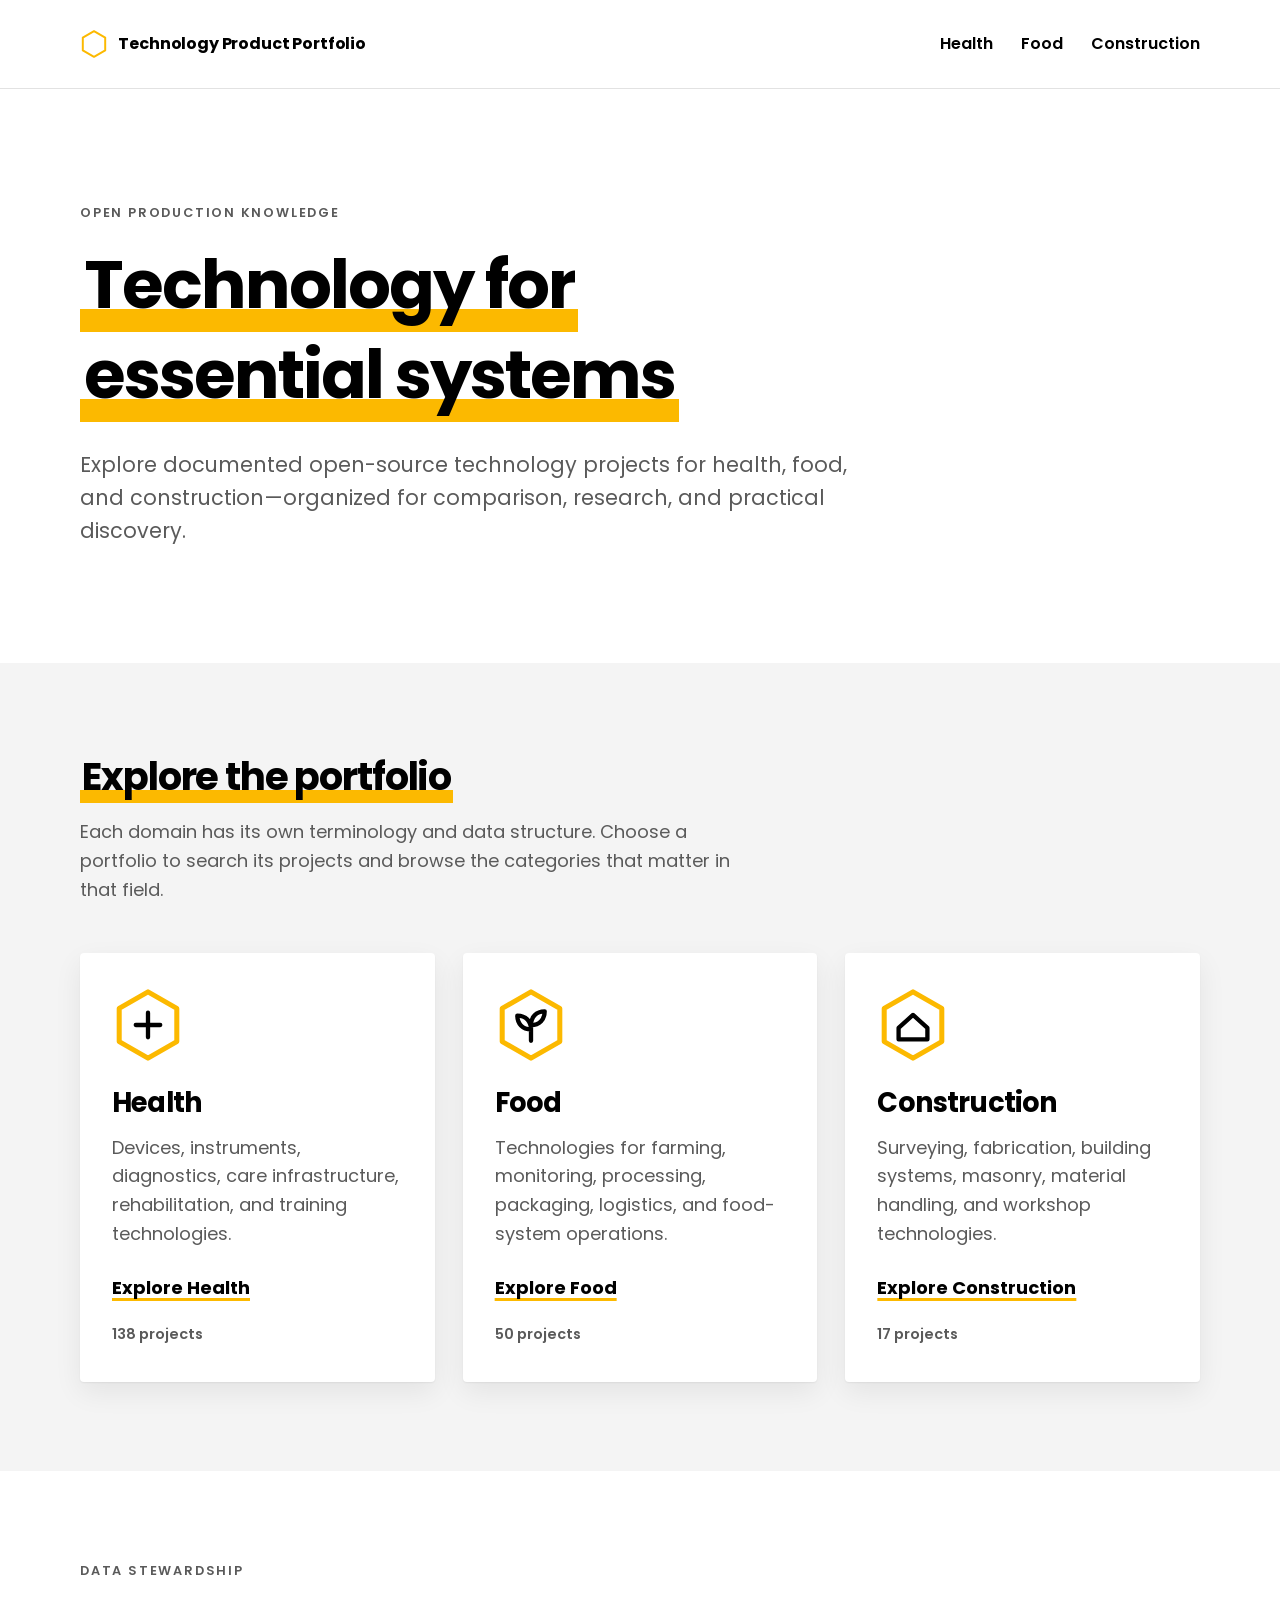
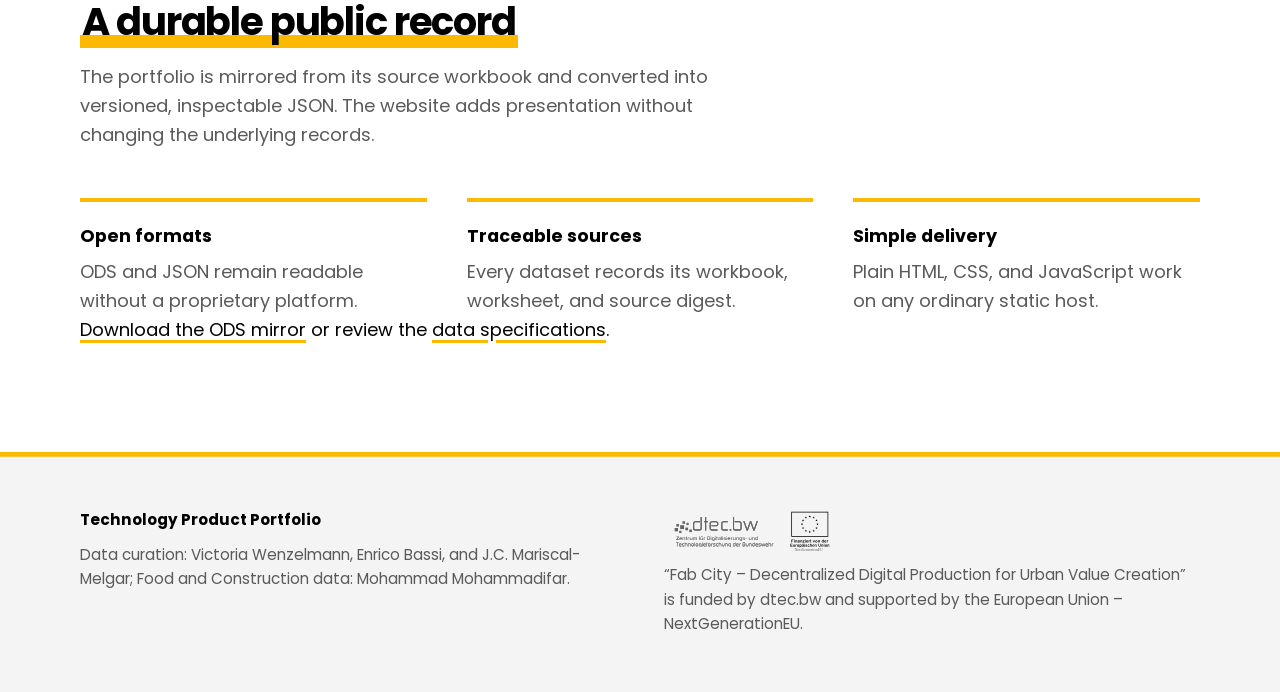
==== commit eb0d00a8: "Changed names of logo files Changed names of funder logo files to same names as used in assets folde" ====
--- a/index.html
+++ b/index.html
@@ -144,8 +144,8 @@
          </p>
     </div>
     <div class="footer-funding">
-      <img src="assets/dtec-logo.svg" alt="funder logo dtec.bw" height="48">
-      <img src="assets/eu-logo.svg" alt="funder logo NextGenerationEU" height="48">
+      <img src="assets/dtec.bw_Logo_RGB_komplett_grau.svg" alt="funder logo dtec.bw" height="48">
+      <img src="assets/DE Finanziert von der Europäischen Union__BLACK OUTLINE-horizontal.svg" alt="funder logo NextGenerationEU" height="48">
       <p class="footer-note">
         “Fab City – Decentralized Digital Production for Urban Value Creation” is
         funded by dtec.bw and supported by the European Union – NextGenerationEU.
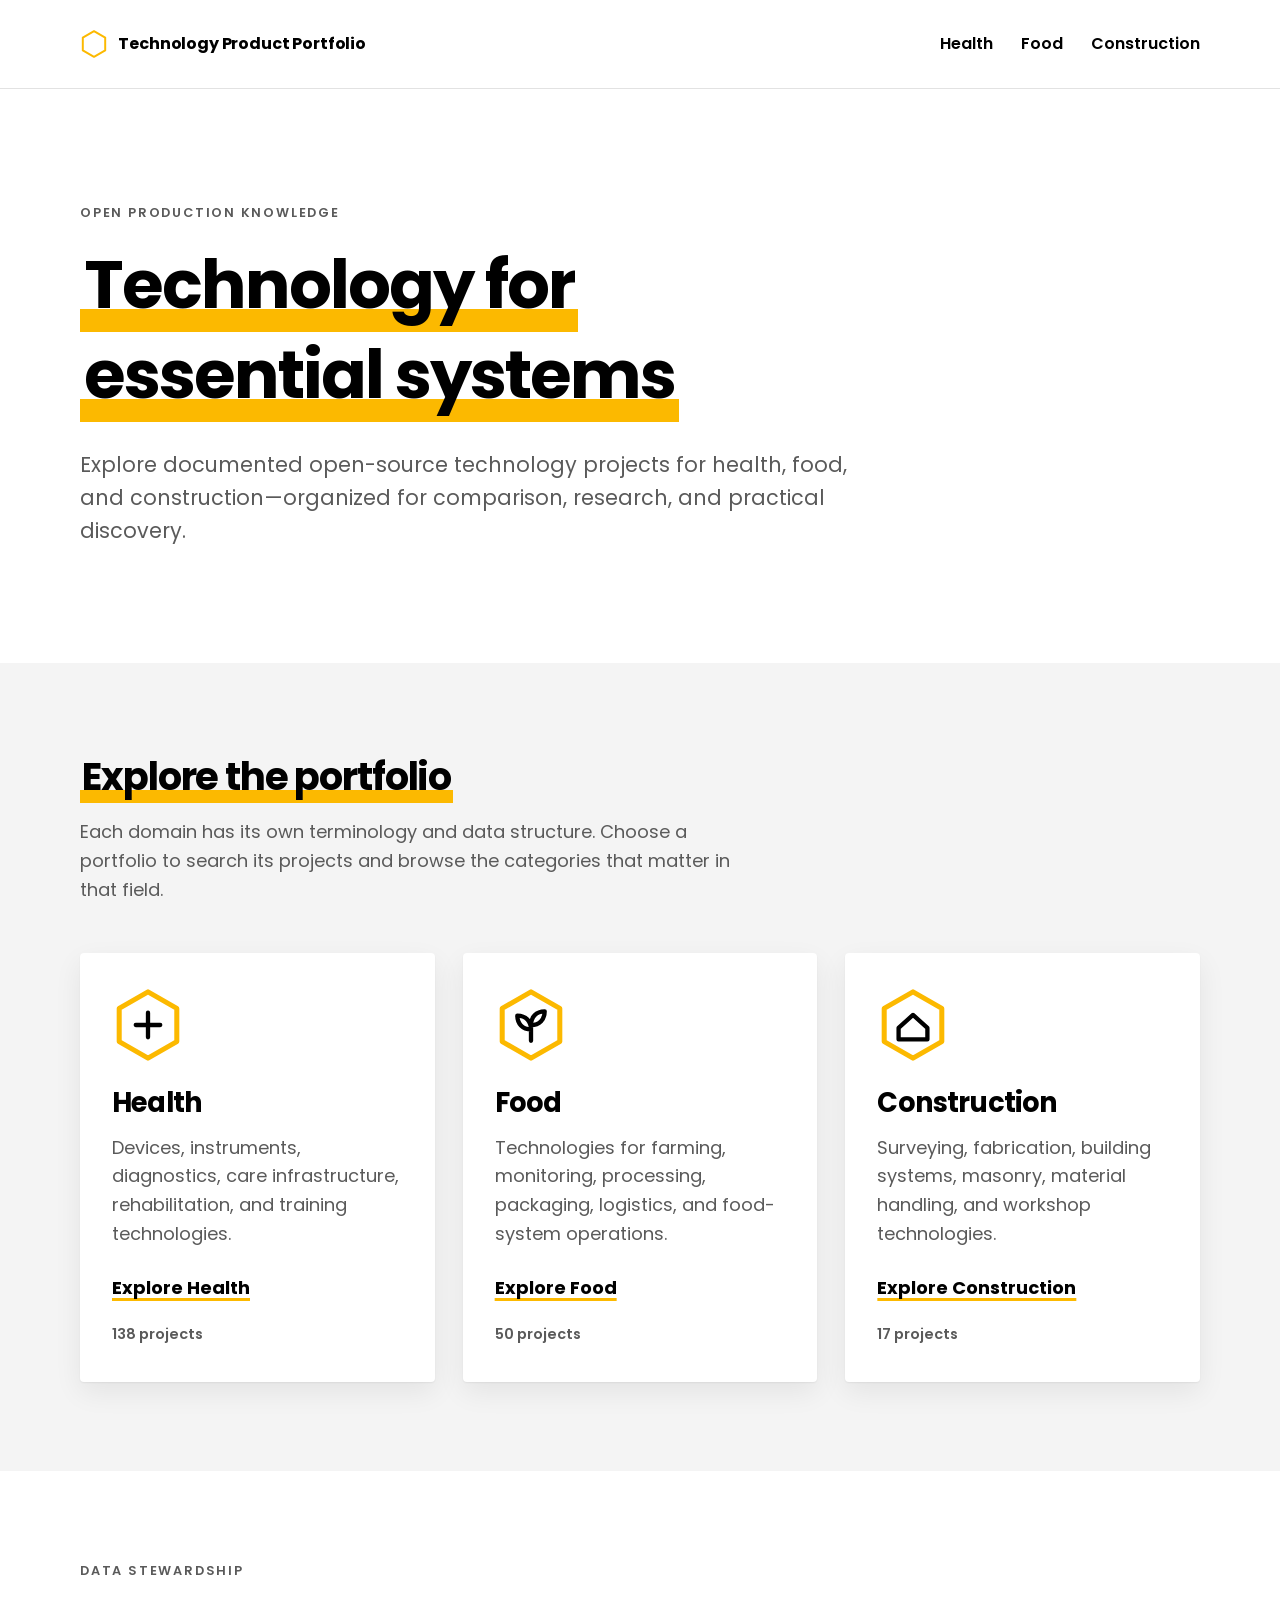
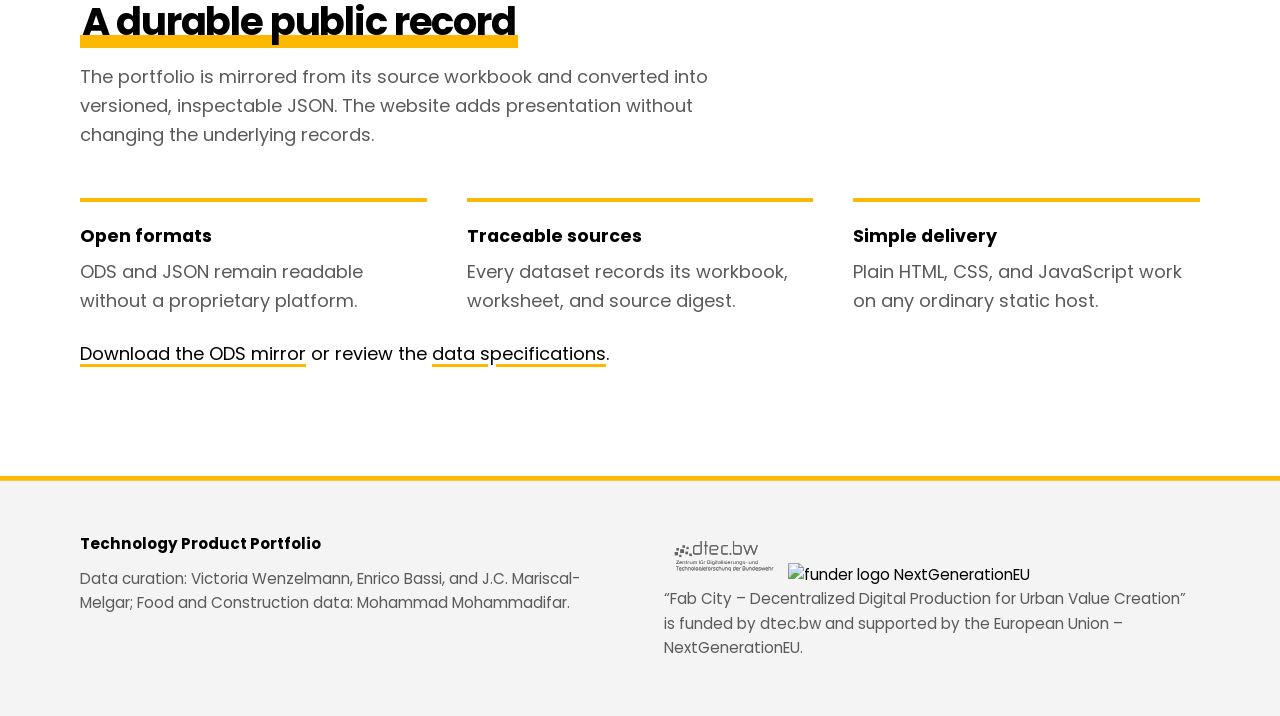
==== commit 551ea51c: "Update funding logo for NextGenerationEU Changed horizontal for vertical EU logo" ====
--- a/index.html
+++ b/index.html
@@ -118,7 +118,7 @@
               <span>Plain HTML, CSS, and JavaScript work on any ordinary static host.</span>
             </li>
           </ul>
-          <p class="measure">
+          <p class="measure measure--spaced">
             <a href="res/var/data/technology-product-portfolio.ods" download>Download the ODS mirror</a>
             or review the <a href="spec/README.md">data specifications</a>.
           </p>
@@ -145,7 +145,7 @@
     </div>
     <div class="footer-funding">
       <img src="assets/dtec.bw_Logo_RGB_komplett_grau.svg" alt="funder logo dtec.bw" height="48">
-      <img src="assets/DE Finanziert von der Europäischen Union__BLACK OUTLINE-horizontal.svg" alt="funder logo NextGenerationEU" height="48">
+      <img src="assets/DE Finanziert von der Europäischen Union__BLACK OUTLINE-vertikal.svg" alt="funder logo NextGenerationEU" height="48">
       <p class="footer-note">
         “Fab City – Decentralized Digital Production for Urban Value Creation” is
         funded by dtec.bw and supported by the European Union – NextGenerationEU.
--- a/assets/site.css
+++ b/assets/site.css
@@ -129,6 +129,9 @@
   max-width: 68ch;
 }
 
+.measure--spaced {
+  margin-top: 1.5rem;
+}
 /* --------------------------------------------------------------------------
    Brand marks: the amber highlight bar and the hexagon
    -------------------------------------------------------------------------- */
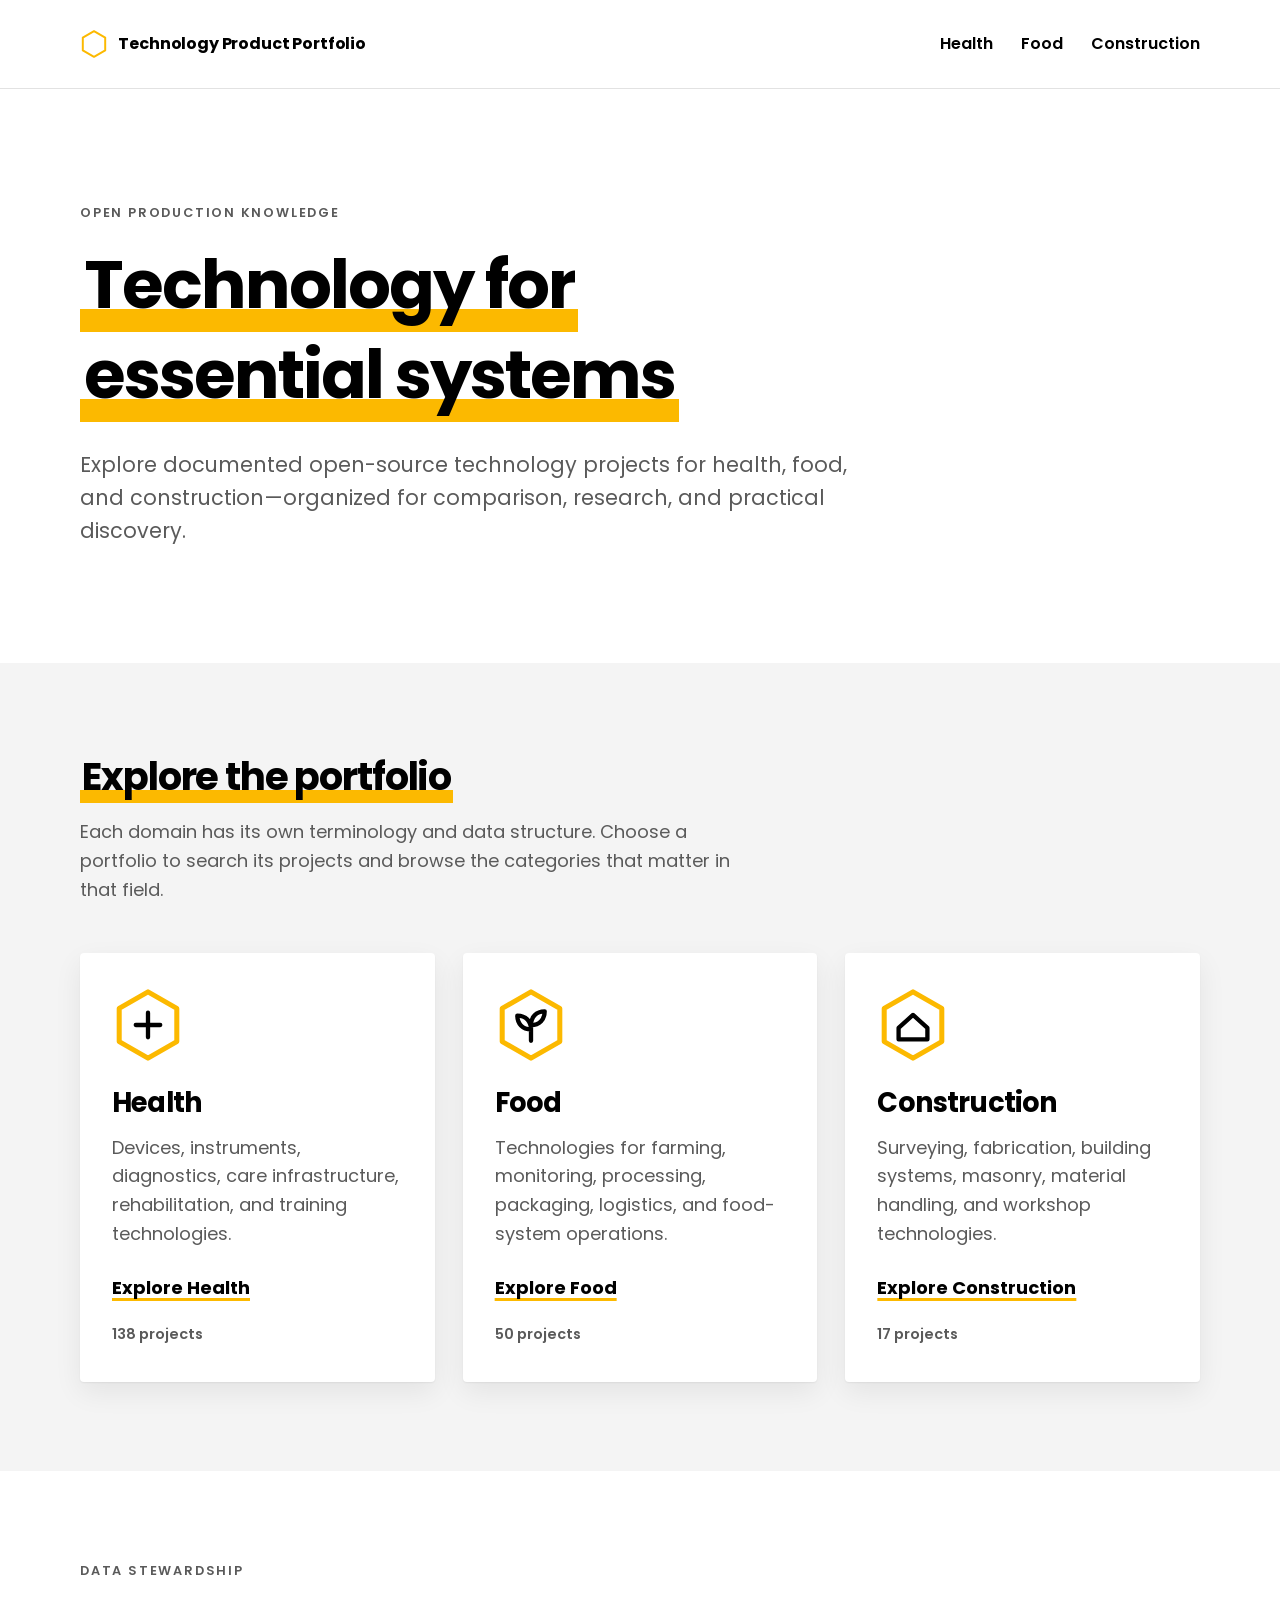
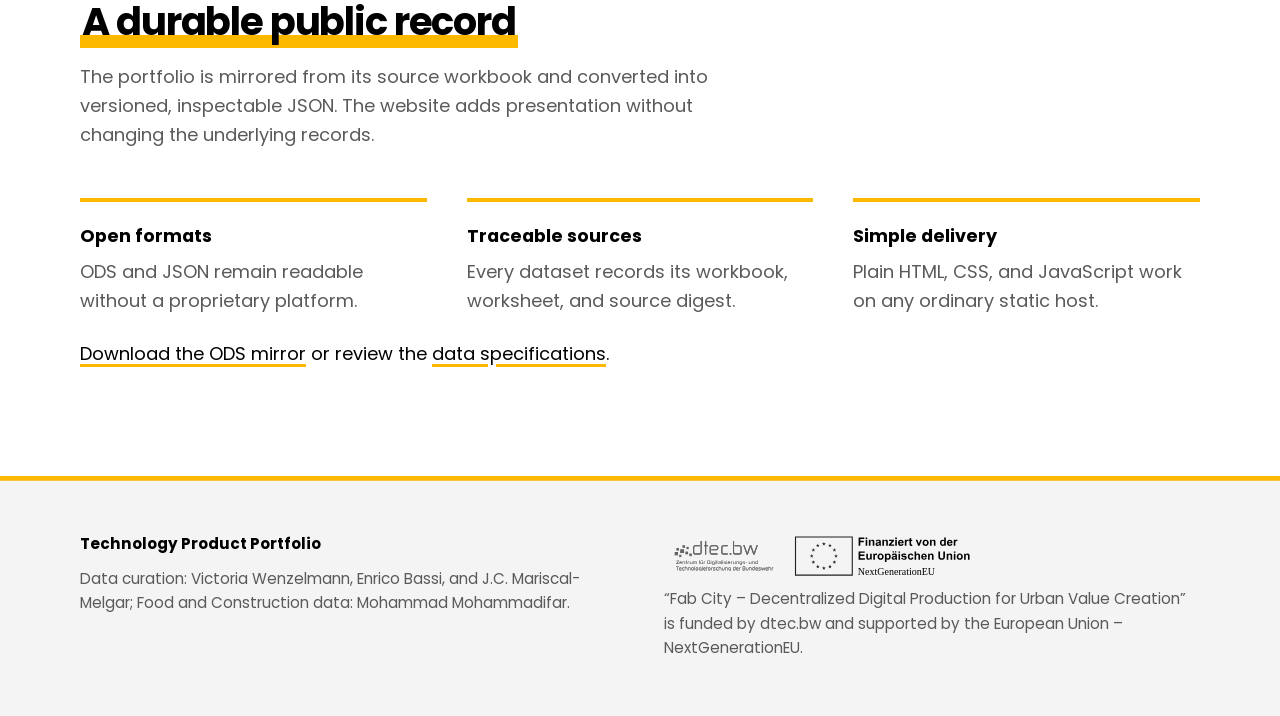
==== commit 2f0e3095: "Fix footer image filename for NextGenerationEU Corrected the filename in the footer image for NextGe" ====
--- a/index.html
+++ b/index.html
@@ -145,7 +145,7 @@
     </div>
     <div class="footer-funding">
       <img src="assets/dtec.bw_Logo_RGB_komplett_grau.svg" alt="funder logo dtec.bw" height="48">
-      <img src="assets/DE Finanziert von der Europäischen Union__BLACK OUTLINE-vertikal.svg" alt="funder logo NextGenerationEU" height="48">
+      <img src="assets/DE Finanziert von der Europäischen Union_BLACK Outline-vertikal.svg" alt="funder logo NextGenerationEU" height="48">
       <p class="footer-note">
         “Fab City – Decentralized Digital Production for Urban Value Creation” is
         funded by dtec.bw and supported by the European Union – NextGenerationEU.
